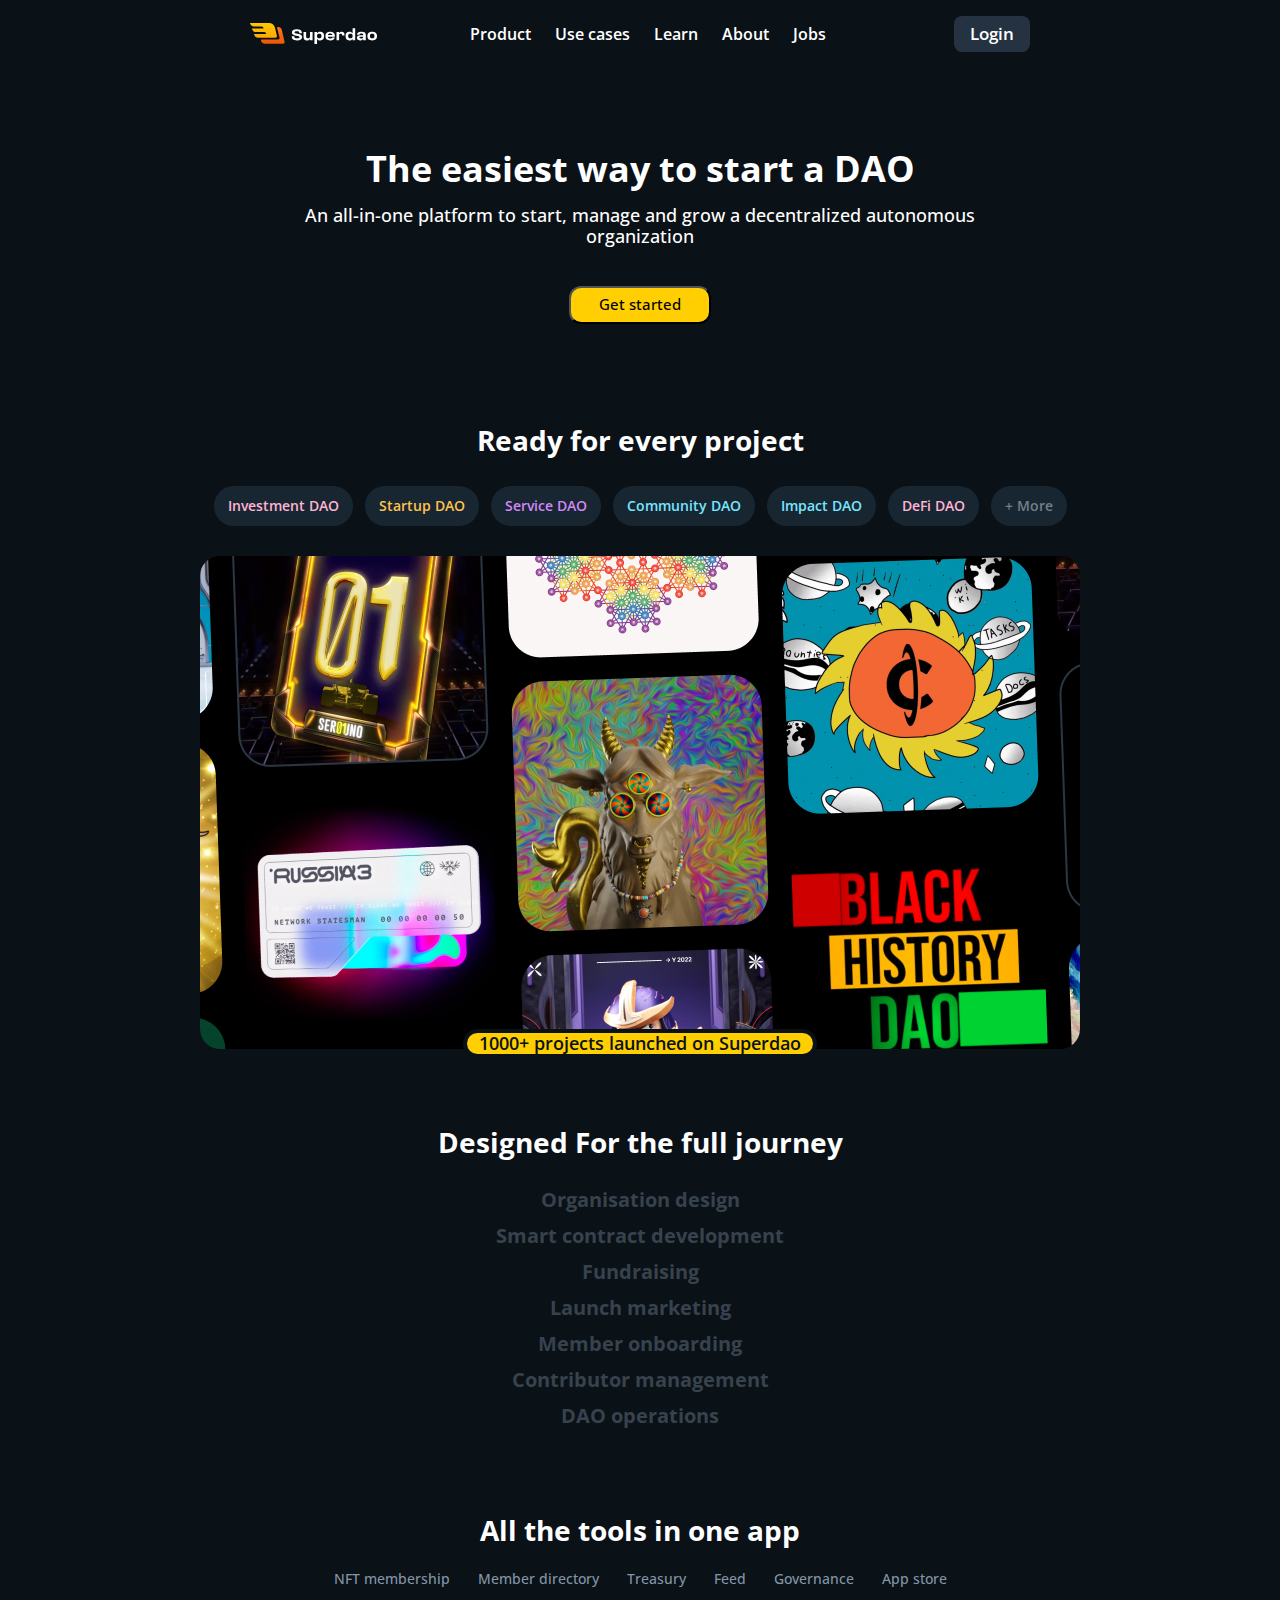
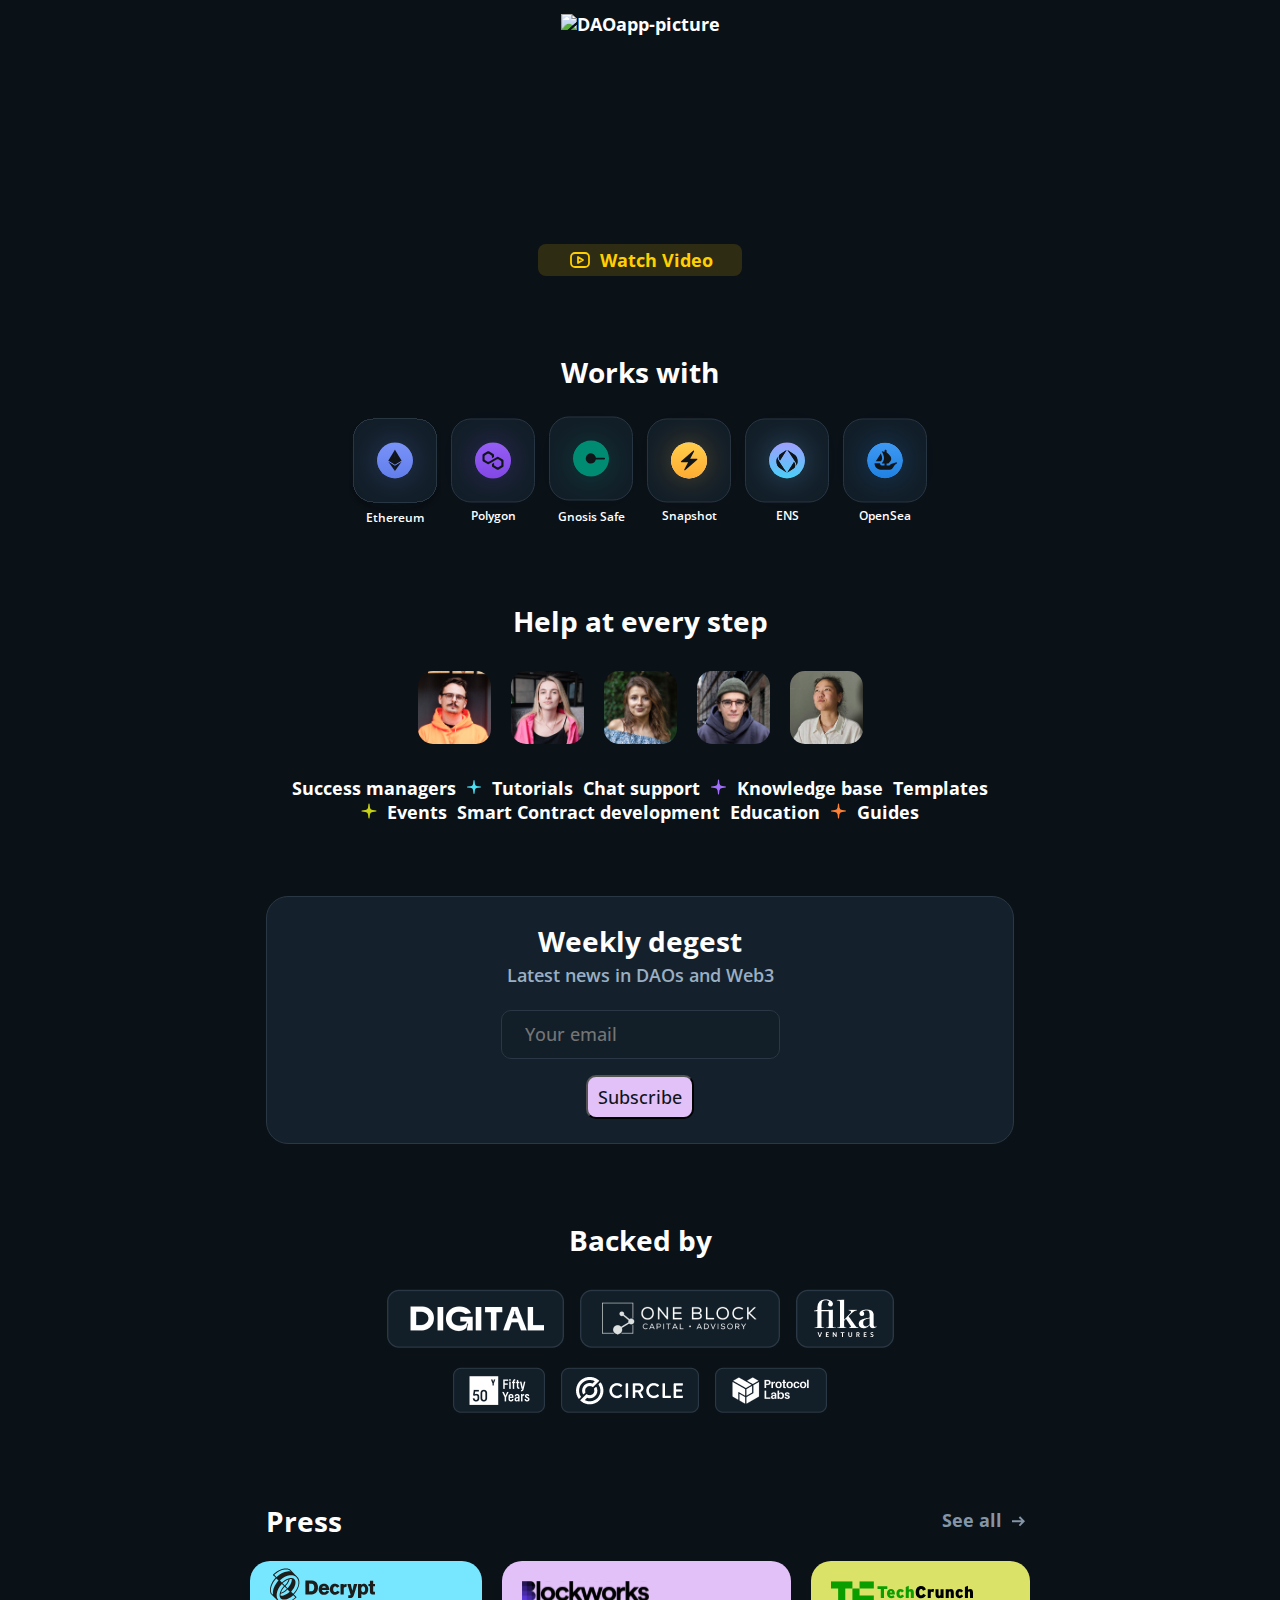
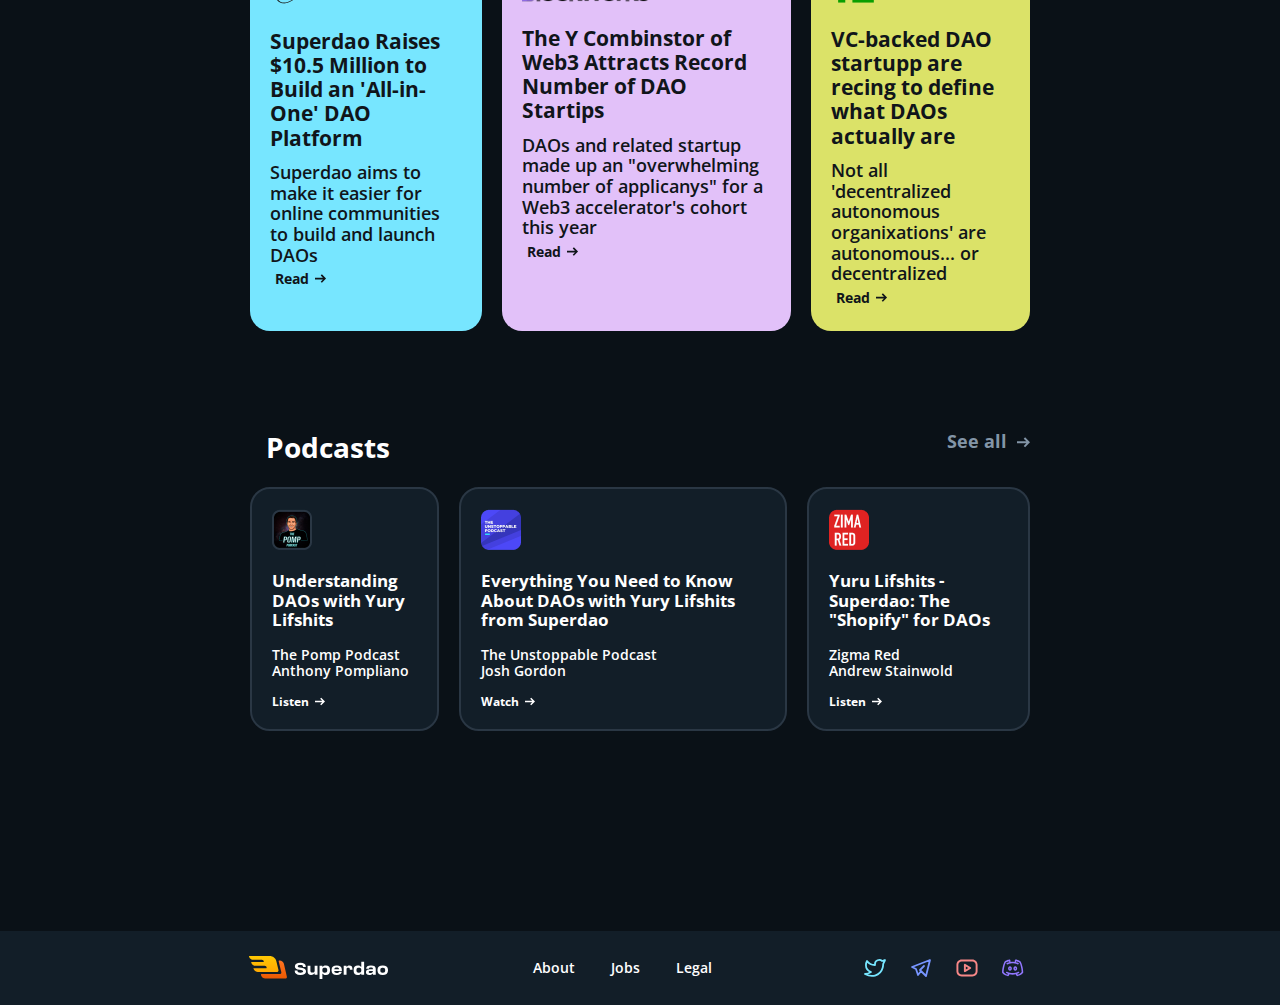
==== index.html @ bc0cda0e "RWD footer done" ====
<!DOCTYPE html>
<html lang="en">

<head>
    <meta charset="UTF-8">
    <meta name="viewport" content="width=device-width, initial-scale=1.0">
    <link rel="shortcut icon" href="#" type="image/x-ico" />
    <link rel="stylesheet" href="css/normalize.css" />
    <link rel="stylesheet" href="css/styles.css" />
    <title>Superdao</title>
</head>

<body>
    <header>
        <div class="wrapper">
            <a href="#" title="Superdao" class="header-logo"><img src="public/images/logo.svg" alt="Logo Superdao"></a>
            <button class="header-btn-bm"><img src="public/images/bgm.svg" alt="burger_menu"></button>
            <nav class="navigation">
                <ul class="navigation__list">
                    <li><a class="navigation__item" href="#">Product</a></li>
                    <li><a class="navigation__item" href="#">Use cases</a></li>
                    <li><a class="navigation__item" href="#">Learn</a></li>
                    <li><a class="navigation__item" href="#">About</a></li>
                    <li><a class="navigation__item" href="#">Jobs</a></li>
                </ul>
                <a class="navigation__btn" href="#">Login</a>
            </nav>
        </div>
    </header>
    <main>
        <section class="welcomepage">
            <div class="wrapper">
                <h1>The easiest way to start a DAO</h1>
                <p class="welcomepage-p">An all-in-one platform to start,
                    manage and grow a decentralized
                    autonomous organization</p>
                <button class="welcomepage-btn">Get started</button>
            </div>
        </section>

        <section class="DAOservice">
            <div class="wrapper">
                <h2 class="DAOservice-h2">Ready <br class="br" />for every project</h2>
                <ul class="DAOservice-ul">
                    <li><span class="pink"><a href="#">Investment DAO</a></span></li>
                    <li><span class="yellow"><a href="#">Startup DAO</a></span></li>
                    <li><span class="purpul"><a href="#">Service DAO</a></span></li>
                    <li><span class="blue"><a href="#">Community DAO</a></span></li>
                    <li><span class="blue"><a href="#">Impact DAO</a></span></li>
                    <li><span class="pink"><a href="#">DeFi DAO</a></span></li>
                    <li><span class="grey"><a href="#">+ More</a></span></li>
                </ul>
                
                <div class="DAOservice-wrap-img"> 
                    <img class="DAOservice-wrap" src="public/images/Artworks.png" alt="Some icons">
                </div>
                <p class="DAOservice-p"><a href="#" class="DAOservice-a">1000+ projects launched on Superdao</a></p>
            </div>
        </section>

        <section class="DAOjourney">
            <div class="wrapper">
                <h2>
                    Designed <br class="br" />For the full journey
                </h2>
                <ul class="DAOjourney-ul">
                    <li><a href="#">Organisation design</a></li>
                    <li><a href="#">Smart contract development</a></li>
                    <li><a href="#">Fundraising</a></li>
                    <li><a href="#">Launch marketing</a></li>
                    <li><a href="#">Member onboarding</a></li>
                    <li><a href="#">Contributor management</a></li>
                    <li><a href="#">DAO operations</a></li>
                </ul>
            </div>
        </section>

        <section class="DAOapp">
            <div class="wrapper">
                <h2>
                    All the tools <br class="br" />in one app
                </h2>
                <ul class="DAOapp-ul">
                    <li><button>NFT membership</button></li>
                    <li><button>Member directory</button></li>
                    <li><button>Treasury</button></li>
                    <li><button>Feed</button></li>
                    <li><button>Governance</button></li>
                    <li><button>App store</button></li>
                </ul>
                <div class="DAOapp-wrap-img">
                    <img class="DAOapp-img" src="public/images/1NFTmembership.svg" alt="DAOapp-picture">
                </div>
                <span class="DAOapp-btn-watch"><a href="#" ><img src="public/images/iconwatch.svg" alt="Superdao app">Watch Video</a></span>
            </div>
        </section>

        <section class="DAOpartners">
            <div class="wrapper">
                <h2>
                    Works with
                </h2>
                <ul class="DAOpartners-ul">
                    <li><a href="#"><img src="public/images/partners/ERM.svg" alt="Ethereum logo">Ethereum</a></li>
                    <li><a href="#"><img src="public/images/partners/Polygon.svg" alt="Polygon logo">Polygon</a></li>
                    <li><a href="#"><img src="public/images/partners/GnosisSafe.svg" alt="Gnosis Safe logo">Gnosis Safe</a></li>
                    <li><a href="#"><img src="public/images/partners/SnapShot.svg" alt="Snapshot logo">Snapshot</a></li>
                    <li><a href="#"><img src="public/images/partners/ENS.svg" alt="ENS logo">ENS</a></li>
                    <li><a href="#"><img src="public/images/partners/OpenSea.svg" alt="OpenSea logo">OpenSea</a></li>
                </ul>
            </div>
        </section>

        <section class="DAOstaff">
            <div class="wrapper">
                <h2>
                    Help at every step
                </h2>
                <div class="contenerstaff">
                    <img class="DAOstaff-img" src="public/images/staff/boy2.jpg" alt="Some boy">
                    <img class="DAOstaff-img" src="public/images/staff/girl2.jpg" alt="Some girl">
                    <img class="DAOstaff-img" src="public/images/staff/girl3.jpg" alt="Some girl">
                    <img class="DAOstaff-img" src="public/images/staff/boy1.jpg" alt="Some boy">
                    <img class="DAOstaff-img" src="public/images/staff/girl1.jpg" alt="Some girl">
                </div>
                <ul class="DAOstaff-ul">
                    <li>Success managers</li>
                    <li><img src="public/images/staff/bluestar.svg" alt="blue star icon"></li>
                    <li>Tutorials</li>
                    <li>Chat support</li>
                    <li><img src="public/images/staff/purpulstar.svg" alt="purpul star icon"></li>
                    <li>Knowledge base</li>
                    <li>Templates</li>
                    <li><img src="public/images/staff/greenstar.svg" alt="green star icon"></li>
                    <li>Events</li>
                    <li>Smart Contract development</li>
                    <li>Education</li>
                    <li><img src="public/images/staff/orangestar.svg"  alt="orange star icon"></li>
                    <li>Guides</li>
                </ul>
            </div>
        </section>

        <section  class="wrapper">
            <div class="DAOform" >
                <form class="DAOform-form" action="#" method="post">
                    <h2 class="DAOform-h2">
                        Weekly degest
                    </h2>
                    <p>Latest news in DAOs<br class="br"/> and Web3</p>
                    <label>
                        <span hidden>Your email</span>
                        <input type="email" name="mail" placeholder=" Your email">
                    </label>
                    <p><button class='DAOform-submit' type="submit">Subscribe</button></p>
                </form>
            </div>
        </section>

        <section class="DAOsponsors">
            <div class="wrapper">
                <h2>
                    Backed by
                </h2>
                <div class="DAOsponsors-wrap">
                    <div class="DAOsponsors-1line">
                        <a href="#" title="Digital"><img src="public/images/backedby/digital.png" alt="Digital logo"></a>
                        <a href="#" title="One Block"><img src="public/images/backedby/oneblock.png" alt="One Block logo"></a>
                        <a href="#" title="Fika ventures"><img src="public/images/backedby/fika.png" alt="Fika ventures logo"></a>
                    </div>
                    <div class="DAOsponsors-2line">
                        <a href="#" title="Fifty Years"><img src="public/images/backedby/fiftyyears.png" alt="Fifty Years logo"></a>
                        <a href="#" title="Circle"><img src="public/images/backedby/circle.png" alt="Circle logo"></a>
                        <!-- <a href="#" title="Pear"><img src="#" alt="Pear logo"></a> -->
                        <a href="#" title="Protocol Labs"><img src="public/images/backedby/labs.png" alt="Protocol Labs logo"></a>
                        <!-- <a href="#" title="Ventireso"><img src="#" alt="Ventireso logo"></a> -->
                        <!-- <a href="#" title="Norwest"><img src="public/images/backedby/norwest.png" alt="Norwest logo"></a> -->
                        <!-- <a href="#" title="ALLIANCE"><img src="#" alt="ALLIANCE logo"></a> -->
                    </div>
                </div>
            </div>
        </section>

        <section class="DAOpaper">
            <div class="wrapper">
                <div class="DAOpaper-media">
                    <h2 >
                        Press
                    </h2>
                    <a href="#" class="DAOpaper-btn-seeall">See all<img class='arrowseeall' src="public/images/paper/arrowseeall.svg" alt="arrow"></a>
                </div>
                <h2 class="DAOpaper-h2">
                    Press
                </h2>
                <div class="DAOpaper-content">
                    <article class="DAOpaper-card1 DAOpaper-card">
                        <img class="DAOpaper-img" src="public/images/paper/Decrypt-logo.svg" alt="Decrypt logo">
                        <h3 class="DAOpaper-h3">Superdao Raises $10.5 Million to Build an 'All-in-One' DAO Platform</h3>
                        <p>Superdao aims to make it easier for online communities to build and launch DAOs</p>
                        <a href="#" class="DAOpaper-btn-read">Read<img class="arrowread" src="public/images/paper/arrowread.svg" alt="arrow"></a>
                    </article>
                    <article class="DAOpaper-card2 DAOpaper-card">
                        <img class="DAOpaper-img" src="public/images/paper/BlockWorks-logo.svg" alt="Blockworks logo">
                        <h3 class="DAOpaper-h3">The Y Combinstor of Web3 Attracts Record Number of DAO Startips</h3>
                        <p>DAOs and related startup made up an "overwhelming number of applicanys" for a Web3
                            accelerator's cohort this year</p>
                        <a href="#" class="DAOpaper-btn-read">Read<img class="arrowread" src="public/images/paper/arrowread.svg" alt="arrow"></a>
                    </article>
                    <article class="DAOpaper-card3 DAOpaper-card">
                        <img class="DAOpaper-img" src="public/images/paper/TechCrunch-logo1.svg" alt="TechCrunch logo">
                        <h3 class="DAOpaper-h3">VC-backed DAO startupp are recing to define what DAOs actually are</h3>
                        <p>Not all 'decentralized autonomous organixations' are autonomous... or decentralized</p>
                        <a href="#" class="DAOpaper-btn-read">Read<img class="arrowread" src="public/images/paper/arrowread.svg" alt="arrow"></a>
                    </article>
                </div>
                <p class="DAOpaper-p"><a href="#" class="DAOpaper-btn-seeall">See all<img class='arrowseeall' src="public/images/paper/arrowseeall.svg" alt="arrow"></a></p>
            </div>
        </section>

        <section class="DAOpodcasts">
            <div class="wrapper">
                <div class="DAOpodcasts-media">
                    <h2>
                        Podcasts
                    </h2>
                    <a href="#" class="DAOpodcast-btn-seeall">See all<img class='arrowseeall' src="public/images/paper/arrowseeall.svg" alt="arrow"></a>
                </div>
                <h2 class="DAOpodcasts-h2">
                    Podcasts
                </h2>
                <div class="DAOpodcasts-content">
                    <article class="DAOpodcasts-card">
                        <img src="public/images/podcast/pomp.png" alt="The Pomp Podcast logo">
                        <h3>
                            Understanding DAOs with Yury Lifshits
                        </h3>
                        <p>The Pomp Podcast<br />Anthony Pompliano</p>
                        <a href="#" class="DAOpodcast-btn-listen">Listen<img class="arrowread" src="public/images/podcast/arrowlisten.svg" alt="arrow"></a>
                    </article>
                    <article class="DAOpodcasts-card">
                        <img src="public/images/podcast/TUP.png" alt="The Unstoppable Podcast logo">
                        <h3>
                            Everything You Need to Know About DAOs with Yury Lifshits from Superdao
                        </h3>
                        <p>The Unstoppable Podcast<br />Josh Gordon</p>
                        <a href="#" class="DAOpodcast-btn-listen">Watch<img class="arrowread" src="public/images/podcast/arrowlisten.svg" alt="arrow"></a>
                    </article>
                    <article class="DAOpodcasts-card">
                        <img src="public/images/podcast/ZIMA.png" alt="Zima Red Podcast logo">
                        <h3>
                            Yuru Lifshits - Superdao: The "Shopify" for DAOs
                        </h3>
                        <p>Zigma Red<br />Andrew Stainwold</p>
                        <a href="#" class="DAOpodcast-btn-listen">Listen<img  class="arrowread" src="public/images/podcast/arrowlisten.svg" alt="arrow"></a>
                    </article>
                </div>
                <p class="DAOpodcast-p"><a href="#" class="DAOpodcast-btn-seeall">See all<img class='arrowseeall' src="public/images/paper/arrowseeall.svg" alt="arrow"></a></p>
            </div>
        </section>

    </main>

    <footer class="footer">
        <div class="wrapper footer-content">
            <a class="DAOlogo" href="#" title="Superdao"><img class="DAOlogo-img" src="public/images/logo.svg" alt="Superdao logo"></a>
            <ul class="footer-ul-1">
                <li><a href="grid.html">About</a></li>
                <li><a href="#">Jobs</a></li>
                <li><a href="#">Legal</a></li>
            </ul>
            <ul class="footer-ul-2">
                <li><a href="#"><img src="public/images/footer/frametw.svg" alt="Twitter"></a></li>
                <li><a href="#"><img src="public/images/footer/frametg.svg" alt="Telegram"></a></li>
                <li><a href="#"><img src="public/images/footer/frameyt.svg" alt="YouTube"></a></li>
                <li><a href="#"><img src="public/images/footer/frameds.svg" alt="Discord"></a></li>
            </ul>
        </div>
    </footer>
</body>

</html>
---- css/styles.css ----
/* fonts */

@font-face {
    font-display: swap;
    font-family: 'Open Sans';
    font-style: normal;
    font-weight: 500;
    src: url('../fonts/open-sans-v36-latin-500.woff2') format('woff2');
}

@font-face {
    font-display: swap;
    font-family: 'Open Sans';
    font-style: normal;
    font-weight: 600;
    src: url('../fonts/open-sans-v36-latin-600.woff2') format('woff2');
}

@font-face {
    font-display: swap;
    font-family: 'Open Sans';
    font-style: normal;
    font-weight: 700;
    src: url('../fonts/open-sans-v36-latin-700.woff2') format('woff2');
}

/* body */
*{
    box-sizing: border-box;
}


.wrapper {
    width: 100%;
    max-width: 80rem;
    /* 65ch - удобоворимое кол-во символов на строке; */
    margin: 0 auto;
    padding: 0 1rem;
}

:root {
    --h-text-color: #FFF;
    --button-color: #FFCF01;
    --button-text-color: black;
    --background-color: #0A1117;
    font-size: 62.5%;
}

body {
    color: var(--h-text-color);
    font-size: 1.8rem;
    background-color: var(--background-color);
    font-family: 'Open Sans', sans-serif;
    font-weight: 700;
    display: flex;
    flex-direction: column;
}

main{
    flex-grow: 1;
}

header {
    background-color: var(--background-color);
    padding: 16px;
    position: sticky;
    z-index: 100;
    top:0;    
}

header img{
    display: block;
}

.header-logo{
    max-height: max-content;
    align-self: center;
}

header .wrapper{
    display: flex;
    justify-content: space-between;
}




article {
    color: var(--h-text-color);
    margin: 16px 16px 16px 16px;
    padding: 20px 20px 20px 20px;
}

h1 {
    text-align: center;
    color: var(--h-text-color);
    font-size: 3.6rem;
    margin: 0px 23px 16px 23px;
}

h2 {
    text-align: center;
    color: var(--h-text-color);
    font-size: 2.8rem;
    margin: 0px 16px 24px 16px;
}


p {
    font-weight: 600;
}

a {
    text-decoration: none;
}

button {
    min-width: 3rem;
    max-width: 30rem;
}

footer {
    background-color: #121E28;
    flex-grow: 0;
}


/* sections */

.header-btn-bm {
    color: #FFA903;
    background-color: var(--background-color);
    border: none;
}
.navigation{
    padding: 0;
    display: none;
    flex-direction: row;
    gap:128px;
}

.navigation__list{
    list-style: none;
    display: flex;
    flex-direction: row;
    padding: 0;
    gap: 24px;
    margin: 0;
    max-height: max-content;
    align-self: center;
}

.navigation__btn{
    max-height: max-content;
    align-self: center;
    color:white;
    background-color: #243241;
    border-radius:8px;
    padding: 8px 16px;
    font-size: 1.7rem;
    font-weight: 600;
}

.navigation__item{
    color: white;
    font-size: 1.6rem;
    font-weight: 600;
}

.welcomepage {
    padding: 0;
    margin-top: 80px;
    margin-bottom: 100px;
}

.welcomepage-p {
    text-align: center;
    font-weight: 500;
    margin: 0px 23px 40px 23px;
}

.welcomepage-btn {
    text-align: center;
    color: var(--button-text-color);
    background-color: var(--button-color);
    display: flex;
    margin-inline: auto;
    font-size: 1.5rem;
    border-radius: 1.2rem;
    padding: 8px 28px;
}

.DAOservice {
    padding: 0;
    margin-bottom: 68px;

}

.DAOservice-wrap {
    display: flex;
    padding: 0px 0px;
    overflow-x: hidden;
    object-fit: cover;
    border-radius: 20px;
    background-color: black;
}

.DAOservice-wrap-img {
    display: flex;
    position: relative;
    justify-content: center;
    height: 493px;
    overflow-x: hidden;
    min-width: 360px;
    z-index: -1;
}

.DAOservice-ul {
    padding: 0;
    align-self: center;
    display: flex;
    flex-flow: row wrap;
    justify-content: center;
    margin: 0px auto 24px auto;
}

.DAOservice-ul li {
    font-weight: 600;
    font-size: 1.4rem;
    list-style: none;
    padding: 12px 14px;
    border-radius: 44.939px;
    background: #182632;
    gap: 4px;
    text-align: center;
    margin: 6px 6px 6px 6px;
}

.DAOservice-p {
    text-align: center;
    margin: -20px auto 0px auto;
}

.DAOservice-a {
    color: #0A1117;
    background-color: var(--button-color);
    border-radius: 10rem;
    border: 0.4rem solid #0A1117;
    padding: 0px 12px 0px 12px;
    display: inline-flex;
}

.DAOservice img {
    background: black;
    margin: 0px auto 0px auto;
}

.DAOservice .wrapper {
    max-width: 900px;
}

.pink a {
    color: #FFB4D3;
}

.yellow a {
    color: #FFC24C;
}

.purpul a {
    color: #D387F7;
}

.blue a {
    color: #77E6FF;
}

.grey a {
    color: #707F8D;
}

.DAOjourney {
    padding: 0;
}

.DAOjourney-ul {
    padding: 0;
    line-height: 36px;
    margin: 0px auto 80px auto;
}

.DAOjourney-ul li {
    list-style: none;
    text-align: center;
    font-size: 2rem;
}

.DAOjourney a {
    color: #37424D;
}

.DAOjourney a:hover {
    color: #23C9DE;
}

.DAOapp {
    padding: 0;
    margin-bottom: 80px;
}

.DAOapp-wrap-img {
    display: flex;
    position: relative;
    justify-content: center;
    min-height: 230px;
    max-height: 1400px;
    overflow-x: hidden;
    min-width: 360px;
    z-index: -1;

}

.DAOapp-img {
    display: flex;
    padding: 0px 0px;
    overflow-x: hidden;
    object-fit: cover;
    margin: 0 auto 28px auto;
}

.DAOapp .wrapper {
    max-width: 1000px;

}


.DAOapp-ul {
    padding: 0;
    display: flex;
    flex-flow: row wrap;
    justify-content: center;
    margin: 0px auto 26px auto;
}

.DAOapp-ul li {
    font-size: 1.4rem;
    font-weight: 600;
    text-align: center;
    list-style: none;
    padding: 0 8px 0 8px;
}

.DAOapp-ul button {
    color: #8395A7;
    background-color: var(--background-color);
    border: none;

}

.DAOapp-ul button:hover {
    color: #FFC803;
}

.DAOapp a {
    background: rgba(255, 207, 1, 0.15);
    border-radius: 0.8rem;
    color: #FFCF01;
    padding: 4px 29px 4px 30px;
    border-radius: 0.8rem;
    gap: 8px;
    align-items: baseline;
    display: flex;
    align-items: center;
}

.DAOapp-btn-watch {
    display: flex;
    flex-direction: row;
    justify-content: center;
    margin: 0px auto 0px auto;
}


.DAOapp-btn-watch a {
    color: #FFCF01;
}

.DAOpartners {
    padding: 0;
    margin-bottom: 80px;
}

.DAOpartners-ul {
    padding: 0;
    display: flex;
    flex-direction: row;
    flex-wrap: wrap;
    justify-content: center;
    margin: 0px 17px 0px 17px;
}

.DAOpartners-ul li {
    text-align: center;
    list-style: none;
    font-size: 1.2rem;
    font-weight: 600;

}

.DAOpartners-ul a {
    color: var(--h-text-color);
}

.DAOpartners img {
    display: block;
}

.DAOstaff {
    padding: 0;
    margin-bottom: 71px;
}

.DAOstaff-ul {
    padding: 0;
    display: inline-flex;
    flex-wrap: wrap;
    justify-content: center;
    align-items: baseline;
    margin: 0px 30px 0px 30px;

}

.DAOstaff-ul li {
    list-style: none;
    text-align: center;
    font-size: 1.8rem;
    font-weight: 700;
    color: var(--h-text-color);
    padding: 2px 5px 2px 5px;
}

.DAOstaff-img {
    display: block;
    margin: 10px 10px 10px 10px;
    border-radius: 15px;
    max-width:73px;
}

.contenerstaff {
    display: flex;
    flex-direction: row;
    flex-wrap: wrap-reverse;
    justify-content: center;
    margin: 0px 30px 22px 30px;
}

.DAOform {
    border-radius: 2.2rem;
    border: 0.1rem solid #2A3744;
    background: #14212D;
    text-align: center;
    margin: 0px 16px 80px 16px;
}

.DAOform-form{
    padding-top:28px;
    padding-bottom:24px;
}

.DAOform-h2 {
    margin: 0px auto 8px auto;
}

.DAOform input {
    margin: 24px auto 16px auto;
    border-radius: 10px;
    border: 1px solid #2A3744;
    background: #121E28;
    width: 279px;
    padding: 13px 18px 13px 18px;
    color:var(--h-text-color)
}

.DAOform p {
    color: #9AAFC3;
    margin: 0px 24px 0px 24px;
}

.DAOform-submit {
    border-radius: 1rem;
    background-color: #E2C1F9;
    color: #10151A;
    padding: 10px;
    margin-bottom: 0px;

}

.DAOsponsors {
    padding: 0;
    /* overflow-x:scroll; */
    margin-bottom: 80px;
}


.DAOsponsors a{
    margin: 8px 8px;
}

.DAOsponsors-wrap {
    overflow-x: hidden;
}

.DAOsponsors-1line{
    display: flex;
    flex-wrap: nowrap;
    justify-content: center;
}

.DAOsponsors-2line{
    display: flex;
    flex-wrap: nowrap;
    justify-content: center;
}

.DAOpaper-media{
    display: none;
}

.DAOpaper {
    padding: 0;
}

.DAOpaper-content{
    margin-bottom: 40px;
}

.DAOpaper-card1 {
    border-radius: 2rem;
    background: #77E6FF;
    text-align:start;
    color: #10151A;
    margin: 0px 16px 16px 16px;
}

.DAOpaper-card2 {
    border-radius: 2rem;
    background: #E2C1F9;
    text-align: start;
    color: #10151A;
    margin: 0px 16px 16px 16px;
}

.DAOpaper-card3 {
    border-radius: 2rem;
    background: #DBE268;
    text-align: start;
    color: #10151A;
    margin: 0px 16px 0px 16px;
}

.DAOpaper-h3 {
    margin-left:0;
}


.DAOpaper-btn-read {
    font-size: 1.4rem;
    color: #10151A;
    display: flex;
    align-items: baseline;
    flex-direction: row;
    padding: 5px 5px 5px 5px;
}

.DAOpaper-p {
    text-align: center;
    margin-bottom: 80px;
}

.DAOpaper-btn-seeall {
    font-size: 1.8rem;
    color: #8395A7;
    display: inline;
    align-items: baseline;
    justify-content: center;
    padding: 5px 5px 5px 5px;
}

.DAOpaper-img {
    margin: 0;
}

.arrowread {
    margin: 3px 0px 3px 6px;
}

.arrowseeall {
    margin: 0px 0px 0px 10px;
}

.DAOpodcasts {
    padding: 0;
}

.DAOpodcasts-media{
    display: none;
}

.DAOpodcasts-content{
    margin-bottom: 40px;
    padding: 0;
}

.DAOpodcasts-card {
    border-radius: 2rem;
    border: 0.2rem solid #2A3744;
    background-color: #121E28;
    text-align: start;
    margin: 0px 16px 16px 16px;
}

.DAOpodcasts-card h3 {
    font-size: 1.7rem;
}

.DAOpodcasts-card p {
    font-size: 1.4rem;
}

.DAOpodcast-btn-listen {
    font-size: 1.2rem;
    color: var(--h-text-color);
    display: flex;
    align-items: baseline;
    flex-direction: row;
}

.DAOpodcast-p {
    text-align: center;
    margin-bottom: 80px;
}

.DAOpodcast-btn-seeall {
    font-size: 1.8rem;
    color: #8395A7;
    display: inline;
    align-items: baseline;
    justify-content: center;
}

.footer {
    padding: 20px;
    padding-top:0;
}

.footer img{
    display: block;
    padding: 5px;
}

.DAOlogo {
    display: flex;
    justify-content: center;
}

.DAOlogo-img {
    margin: 32px auto 32px auto;
}

.footer-ul-1 {
    list-style: none;
    text-align: center;
    padding: 0;
    font-size: 1.4rem;
    font-weight: 600;
    display: flex;
    flex-direction: row;
    justify-content: center;
    margin: 0;
    gap:20px;
    margin-bottom: 32px;
}


.footer-ul-1 a {
    color: var(--h-text-color);
}

.footer-ul-2 {
    list-style: none;
    text-align: center;
    padding: 0;
    font-size: 1.4rem;
    font-weight: 600;
    display: flex;
    flex-direction: row;
    justify-content: center;
    margin: 0;
    gap:20px;
}

@media (min-width: 768px){
    .header-btn-bm{
        display:none;
    }

    .navigation {
        display: flex;
    }

    .br{
        display: none;
    }

    .DAOpaper-content{
        display: flex;
        flex-direction: row;
        gap: 2rem;
    }
    .DAOpaper-card{
        max-width:361px ;
        margin: 0;
        flex-grow: 1;
    }
    .DAOpaper-card h3{
        margin: 20px 0 0 0;

    }
    .DAOpaper-card1 h3{
        margin-top: 14px;
    }
    .DAOpaper-card1{
        padding-top:0;
    }
    .DAOpaper-card p{
        margin: 12px 0 0 0 ;

    }
    .DAOpodcasts-content{
        display: flex;
        flex-direction: row;
        gap: 2rem;
    }
    .DAOpodcasts-card{
        max-width:361px ;
        margin: 0;
        flex-grow: 1;
    }
    .DAOpaper-h2,
    .DAOpaper-p{
        display: none;
    }
    .DAOpodcasts-h2,
    .DAOpodcast-p{
        display: none;
    }
    .DAOpaper-media{
        display: flex;
        justify-content: space-between;
    }
    .DAOpaper{
        margin-bottom:100px;
    }
    .DAOpodcasts-media{
        display: flex;
        justify-content: space-between;
    }
    .DAOpodcasts{
        margin-bottom:200px;
    }
    .DAOlogo-img{
        margin: 0;
    }
    .footer-ul-1{
        margin: 0;
        gap: 36px;
        align-self: center;
    }
    .footer-ul-2{
        margin: 0;
        gap: 12px;
    }
    .footer-content{
        display: flex;
        justify-content: space-between;
    }
    .footer{
        padding:20px;
    }
}
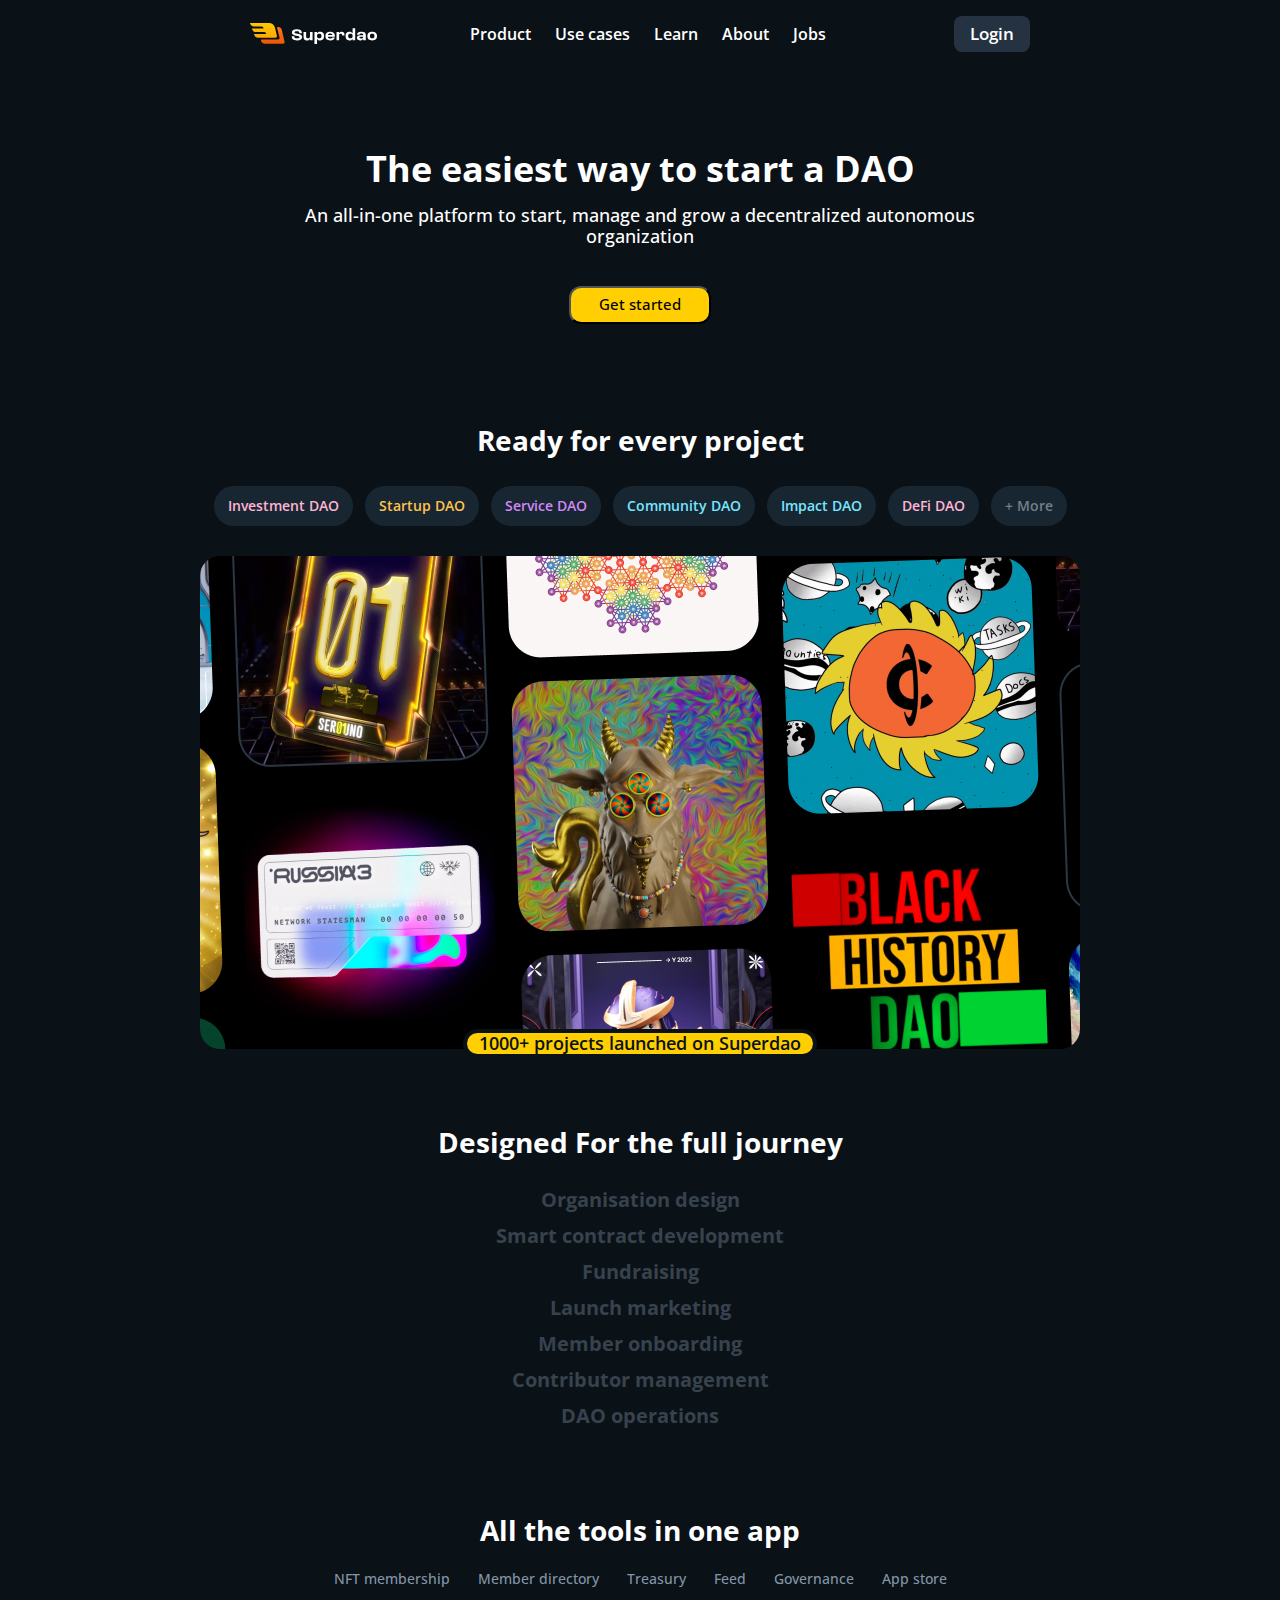
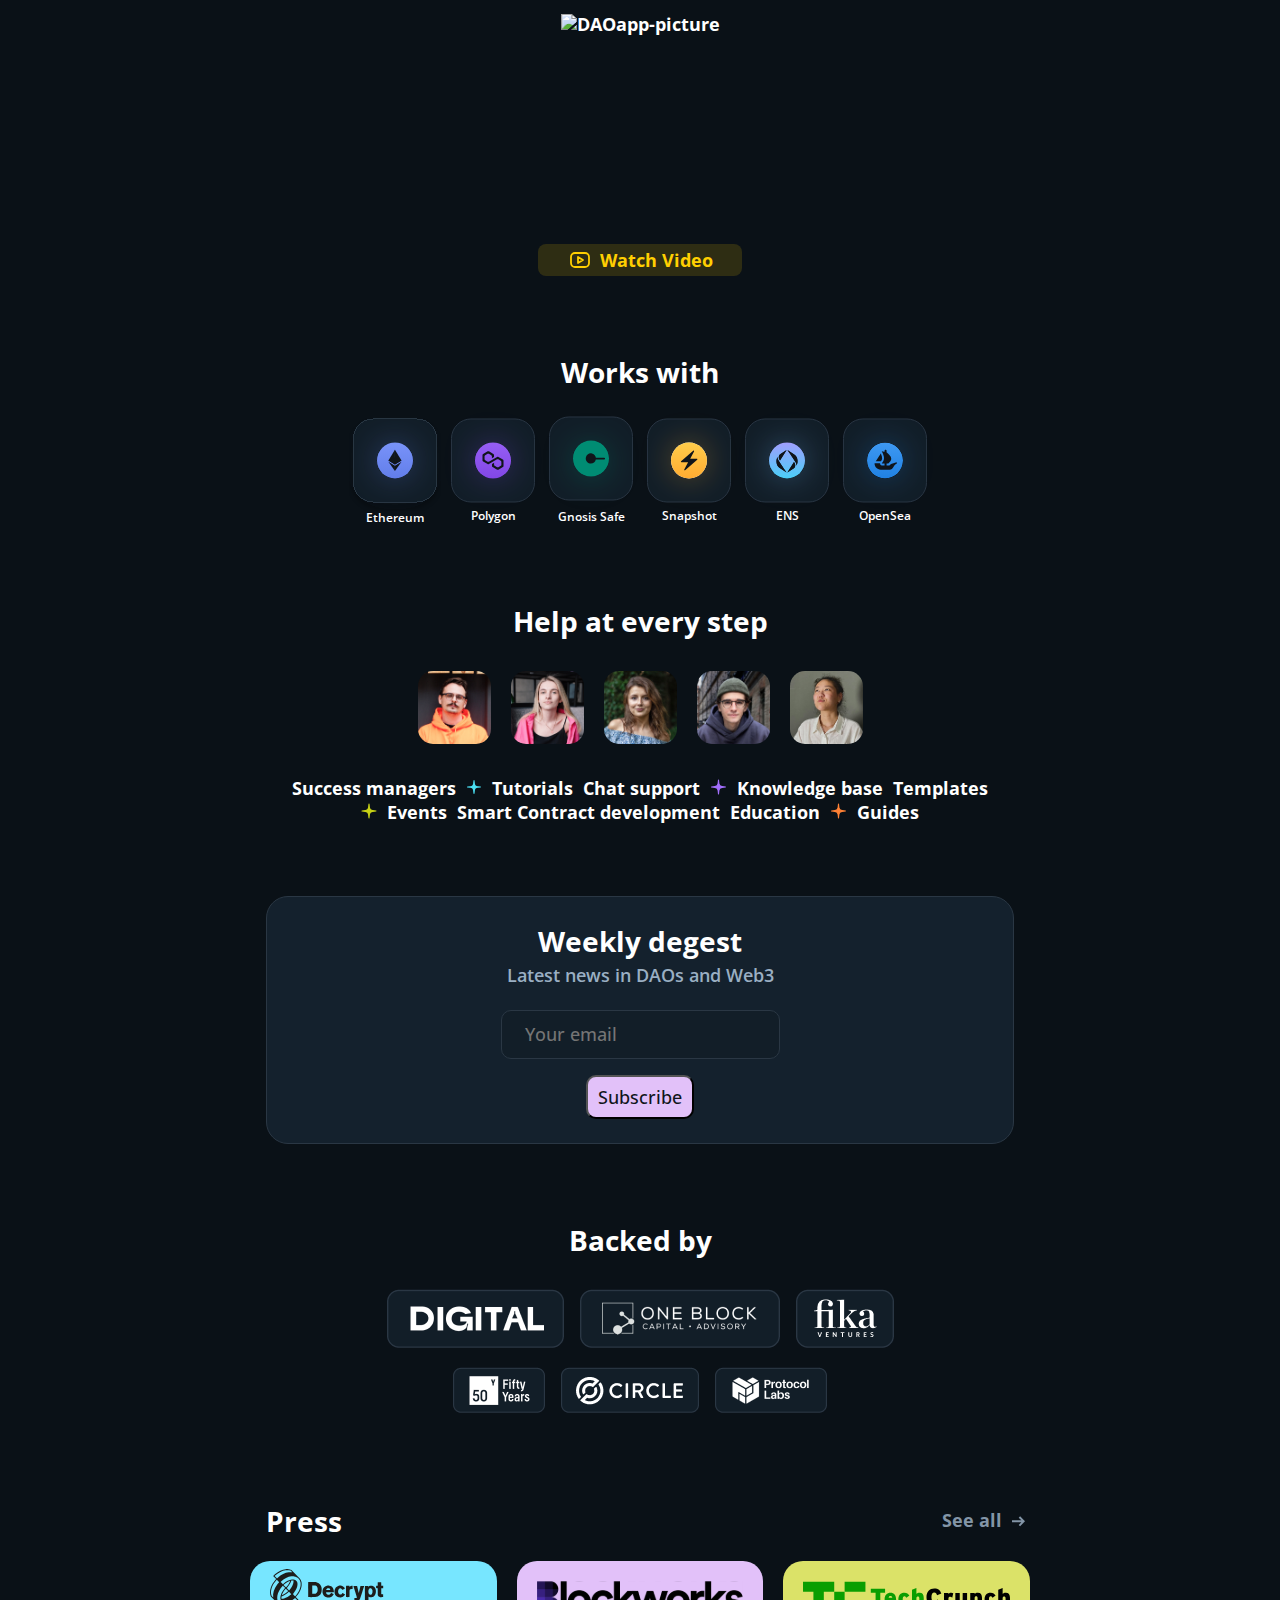
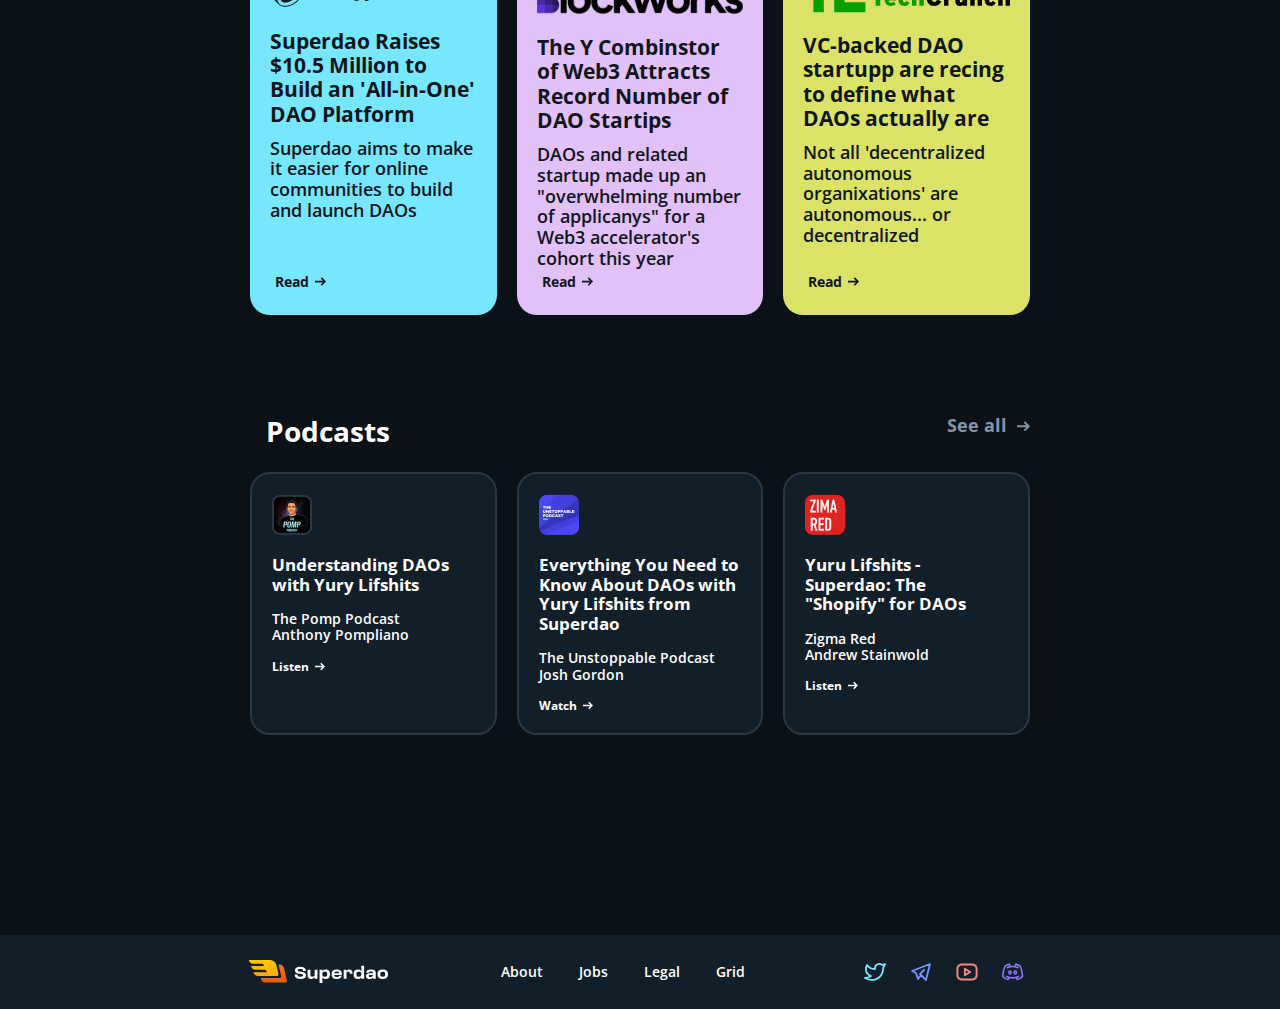
==== commit ffdad77b: "laba grid done" ====
--- a/index.html
+++ b/index.html
@@ -50,8 +50,8 @@
                     <li><span class="pink"><a href="#">DeFi DAO</a></span></li>
                     <li><span class="grey"><a href="#">+ More</a></span></li>
                 </ul>
-                
-                <div class="DAOservice-wrap-img"> 
+
+                <div class="DAOservice-wrap-img">
                     <img class="DAOservice-wrap" src="public/images/Artworks.png" alt="Some icons">
                 </div>
                 <p class="DAOservice-p"><a href="#" class="DAOservice-a">1000+ projects launched on Superdao</a></p>
@@ -91,7 +91,8 @@
                 <div class="DAOapp-wrap-img">
                     <img class="DAOapp-img" src="public/images/1NFTmembership.svg" alt="DAOapp-picture">
                 </div>
-                <span class="DAOapp-btn-watch"><a href="#" ><img src="public/images/iconwatch.svg" alt="Superdao app">Watch Video</a></span>
+                <span class="DAOapp-btn-watch"><a href="#"><img src="public/images/iconwatch.svg"
+                            alt="Superdao app">Watch Video</a></span>
             </div>
         </section>
 
@@ -103,7 +104,8 @@
                 <ul class="DAOpartners-ul">
                     <li><a href="#"><img src="public/images/partners/ERM.svg" alt="Ethereum logo">Ethereum</a></li>
                     <li><a href="#"><img src="public/images/partners/Polygon.svg" alt="Polygon logo">Polygon</a></li>
-                    <li><a href="#"><img src="public/images/partners/GnosisSafe.svg" alt="Gnosis Safe logo">Gnosis Safe</a></li>
+                    <li><a href="#"><img src="public/images/partners/GnosisSafe.svg" alt="Gnosis Safe logo">Gnosis
+                            Safe</a></li>
                     <li><a href="#"><img src="public/images/partners/SnapShot.svg" alt="Snapshot logo">Snapshot</a></li>
                     <li><a href="#"><img src="public/images/partners/ENS.svg" alt="ENS logo">ENS</a></li>
                     <li><a href="#"><img src="public/images/partners/OpenSea.svg" alt="OpenSea logo">OpenSea</a></li>
@@ -135,19 +137,19 @@
                     <li>Events</li>
                     <li>Smart Contract development</li>
                     <li>Education</li>
-                    <li><img src="public/images/staff/orangestar.svg"  alt="orange star icon"></li>
+                    <li><img src="public/images/staff/orangestar.svg" alt="orange star icon"></li>
                     <li>Guides</li>
                 </ul>
             </div>
         </section>
 
-        <section  class="wrapper">
-            <div class="DAOform" >
+        <section class="wrapper">
+            <div class="DAOform">
                 <form class="DAOform-form" action="#" method="post">
                     <h2 class="DAOform-h2">
                         Weekly degest
                     </h2>
-                    <p>Latest news in DAOs<br class="br"/> and Web3</p>
+                    <p>Latest news in DAOs<br class="br" /> and Web3</p>
                     <label>
                         <span hidden>Your email</span>
                         <input type="email" name="mail" placeholder=" Your email">
@@ -164,15 +166,20 @@
                 </h2>
                 <div class="DAOsponsors-wrap">
                     <div class="DAOsponsors-1line">
-                        <a href="#" title="Digital"><img src="public/images/backedby/digital.png" alt="Digital logo"></a>
-                        <a href="#" title="One Block"><img src="public/images/backedby/oneblock.png" alt="One Block logo"></a>
-                        <a href="#" title="Fika ventures"><img src="public/images/backedby/fika.png" alt="Fika ventures logo"></a>
+                        <a href="#" title="Digital"><img src="public/images/backedby/digital.png"
+                                alt="Digital logo"></a>
+                        <a href="#" title="One Block"><img src="public/images/backedby/oneblock.png"
+                                alt="One Block logo"></a>
+                        <a href="#" title="Fika ventures"><img src="public/images/backedby/fika.png"
+                                alt="Fika ventures logo"></a>
                     </div>
                     <div class="DAOsponsors-2line">
-                        <a href="#" title="Fifty Years"><img src="public/images/backedby/fiftyyears.png" alt="Fifty Years logo"></a>
+                        <a href="#" title="Fifty Years"><img src="public/images/backedby/fiftyyears.png"
+                                alt="Fifty Years logo"></a>
                         <a href="#" title="Circle"><img src="public/images/backedby/circle.png" alt="Circle logo"></a>
                         <!-- <a href="#" title="Pear"><img src="#" alt="Pear logo"></a> -->
-                        <a href="#" title="Protocol Labs"><img src="public/images/backedby/labs.png" alt="Protocol Labs logo"></a>
+                        <a href="#" title="Protocol Labs"><img src="public/images/backedby/labs.png"
+                                alt="Protocol Labs logo"></a>
                         <!-- <a href="#" title="Ventireso"><img src="#" alt="Ventireso logo"></a> -->
                         <!-- <a href="#" title="Norwest"><img src="public/images/backedby/norwest.png" alt="Norwest logo"></a> -->
                         <!-- <a href="#" title="ALLIANCE"><img src="#" alt="ALLIANCE logo"></a> -->
@@ -184,10 +191,11 @@
         <section class="DAOpaper">
             <div class="wrapper">
                 <div class="DAOpaper-media">
-                    <h2 >
+                    <h2>
                         Press
                     </h2>
-                    <a href="#" class="DAOpaper-btn-seeall">See all<img class='arrowseeall' src="public/images/paper/arrowseeall.svg" alt="arrow"></a>
+                    <a href="#" class="DAOpaper-btn-seeall">See all<img class='arrowseeall'
+                            src="public/images/paper/arrowseeall.svg" alt="arrow"></a>
                 </div>
                 <h2 class="DAOpaper-h2">
                     Press
@@ -197,23 +205,27 @@
                         <img class="DAOpaper-img" src="public/images/paper/Decrypt-logo.svg" alt="Decrypt logo">
                         <h3 class="DAOpaper-h3">Superdao Raises $10.5 Million to Build an 'All-in-One' DAO Platform</h3>
                         <p>Superdao aims to make it easier for online communities to build and launch DAOs</p>
-                        <a href="#" class="DAOpaper-btn-read">Read<img class="arrowread" src="public/images/paper/arrowread.svg" alt="arrow"></a>
+                        <a href="#" class="DAOpaper-btn-read">Read<img class="arrowread"
+                                src="public/images/paper/arrowread.svg" alt="arrow"></a>
                     </article>
                     <article class="DAOpaper-card2 DAOpaper-card">
                         <img class="DAOpaper-img" src="public/images/paper/BlockWorks-logo.svg" alt="Blockworks logo">
                         <h3 class="DAOpaper-h3">The Y Combinstor of Web3 Attracts Record Number of DAO Startips</h3>
                         <p>DAOs and related startup made up an "overwhelming number of applicanys" for a Web3
                             accelerator's cohort this year</p>
-                        <a href="#" class="DAOpaper-btn-read">Read<img class="arrowread" src="public/images/paper/arrowread.svg" alt="arrow"></a>
+                        <a href="#" class="DAOpaper-btn-read">Read<img class="arrowread"
+                                src="public/images/paper/arrowread.svg" alt="arrow"></a>
                     </article>
                     <article class="DAOpaper-card3 DAOpaper-card">
                         <img class="DAOpaper-img" src="public/images/paper/TechCrunch-logo1.svg" alt="TechCrunch logo">
                         <h3 class="DAOpaper-h3">VC-backed DAO startupp are recing to define what DAOs actually are</h3>
                         <p>Not all 'decentralized autonomous organixations' are autonomous... or decentralized</p>
-                        <a href="#" class="DAOpaper-btn-read">Read<img class="arrowread" src="public/images/paper/arrowread.svg" alt="arrow"></a>
-                    </article>
-                </div>
-                <p class="DAOpaper-p"><a href="#" class="DAOpaper-btn-seeall">See all<img class='arrowseeall' src="public/images/paper/arrowseeall.svg" alt="arrow"></a></p>
+                        <a href="#" class="DAOpaper-btn-read">Read<img class="arrowread"
+                                src="public/images/paper/arrowread.svg" alt="arrow"></a>
+                    </article>
+                </div>
+                <p class="DAOpaper-p"><a href="#" class="DAOpaper-btn-seeall">See all<img class='arrowseeall'
+                            src="public/images/paper/arrowseeall.svg" alt="arrow"></a></p>
             </div>
         </section>
 
@@ -223,7 +235,8 @@
                     <h2>
                         Podcasts
                     </h2>
-                    <a href="#" class="DAOpodcast-btn-seeall">See all<img class='arrowseeall' src="public/images/paper/arrowseeall.svg" alt="arrow"></a>
+                    <a href="#" class="DAOpodcast-btn-seeall">See all<img class='arrowseeall'
+                            src="public/images/paper/arrowseeall.svg" alt="arrow"></a>
                 </div>
                 <h2 class="DAOpodcasts-h2">
                     Podcasts
@@ -235,7 +248,8 @@
                             Understanding DAOs with Yury Lifshits
                         </h3>
                         <p>The Pomp Podcast<br />Anthony Pompliano</p>
-                        <a href="#" class="DAOpodcast-btn-listen">Listen<img class="arrowread" src="public/images/podcast/arrowlisten.svg" alt="arrow"></a>
+                        <a href="#" class="DAOpodcast-btn-listen">Listen<img class="arrowread"
+                                src="public/images/podcast/arrowlisten.svg" alt="arrow"></a>
                     </article>
                     <article class="DAOpodcasts-card">
                         <img src="public/images/podcast/TUP.png" alt="The Unstoppable Podcast logo">
@@ -243,7 +257,8 @@
                             Everything You Need to Know About DAOs with Yury Lifshits from Superdao
                         </h3>
                         <p>The Unstoppable Podcast<br />Josh Gordon</p>
-                        <a href="#" class="DAOpodcast-btn-listen">Watch<img class="arrowread" src="public/images/podcast/arrowlisten.svg" alt="arrow"></a>
+                        <a href="#" class="DAOpodcast-btn-listen">Watch<img class="arrowread"
+                                src="public/images/podcast/arrowlisten.svg" alt="arrow"></a>
                     </article>
                     <article class="DAOpodcasts-card">
                         <img src="public/images/podcast/ZIMA.png" alt="Zima Red Podcast logo">
@@ -251,10 +266,12 @@
                             Yuru Lifshits - Superdao: The "Shopify" for DAOs
                         </h3>
                         <p>Zigma Red<br />Andrew Stainwold</p>
-                        <a href="#" class="DAOpodcast-btn-listen">Listen<img  class="arrowread" src="public/images/podcast/arrowlisten.svg" alt="arrow"></a>
-                    </article>
-                </div>
-                <p class="DAOpodcast-p"><a href="#" class="DAOpodcast-btn-seeall">See all<img class='arrowseeall' src="public/images/paper/arrowseeall.svg" alt="arrow"></a></p>
+                        <a href="#" class="DAOpodcast-btn-listen">Listen<img class="arrowread"
+                                src="public/images/podcast/arrowlisten.svg" alt="arrow"></a>
+                    </article>
+                </div>
+                <p class="DAOpodcast-p"><a href="#" class="DAOpodcast-btn-seeall">See all<img class='arrowseeall'
+                            src="public/images/paper/arrowseeall.svg" alt="arrow"></a></p>
             </div>
         </section>
 
@@ -262,11 +279,13 @@
 
     <footer class="footer">
         <div class="wrapper footer-content">
-            <a class="DAOlogo" href="#" title="Superdao"><img class="DAOlogo-img" src="public/images/logo.svg" alt="Superdao logo"></a>
+            <a class="DAOlogo" href="#" title="Superdao"><img class="DAOlogo-img" src="public/images/logo.svg"
+                    alt="Superdao logo"></a>
             <ul class="footer-ul-1">
-                <li><a href="grid.html">About</a></li>
+                <li><a href="#">About</a></li>
                 <li><a href="#">Jobs</a></li>
                 <li><a href="#">Legal</a></li>
+                <li><a href="grid.html">Grid</a></li>
             </ul>
             <ul class="footer-ul-2">
                 <li><a href="#"><img src="public/images/footer/frametw.svg" alt="Twitter"></a></li>
@@ -278,4 +297,4 @@
     </footer>
 </body>
 
-</html>
+</html>--- a/css/styles.css
+++ b/css/styles.css
@@ -25,7 +25,7 @@
 }
 
 /* body */
-*{
+* {
     box-sizing: border-box;
 }
 
@@ -56,7 +56,7 @@
     flex-direction: column;
 }
 
-main{
+main {
     flex-grow: 1;
 }
 
@@ -65,19 +65,19 @@
     padding: 16px;
     position: sticky;
     z-index: 100;
-    top:0;    
-}
-
-header img{
+    top: 0;
+}
+
+header img {
     display: block;
 }
 
-.header-logo{
+.header-logo {
     max-height: max-content;
     align-self: center;
 }
 
-header .wrapper{
+header .wrapper {
     display: flex;
     justify-content: space-between;
 }
@@ -132,14 +132,15 @@
     background-color: var(--background-color);
     border: none;
 }
-.navigation{
+
+.navigation {
     padding: 0;
     display: none;
     flex-direction: row;
-    gap:128px;
-}
-
-.navigation__list{
+    gap: 128px;
+}
+
+.navigation__list {
     list-style: none;
     display: flex;
     flex-direction: row;
@@ -150,18 +151,18 @@
     align-self: center;
 }
 
-.navigation__btn{
+.navigation__btn {
     max-height: max-content;
     align-self: center;
-    color:white;
+    color: white;
     background-color: #243241;
-    border-radius:8px;
+    border-radius: 8px;
     padding: 8px 16px;
     font-size: 1.7rem;
     font-weight: 600;
 }
 
-.navigation__item{
+.navigation__item {
     color: white;
     font-size: 1.6rem;
     font-weight: 600;
@@ -443,7 +444,7 @@
     display: block;
     margin: 10px 10px 10px 10px;
     border-radius: 15px;
-    max-width:73px;
+    max-width: 73px;
 }
 
 .contenerstaff {
@@ -462,9 +463,9 @@
     margin: 0px 16px 80px 16px;
 }
 
-.DAOform-form{
-    padding-top:28px;
-    padding-bottom:24px;
+.DAOform-form {
+    padding-top: 28px;
+    padding-bottom: 24px;
 }
 
 .DAOform-h2 {
@@ -478,7 +479,7 @@
     background: #121E28;
     width: 279px;
     padding: 13px 18px 13px 18px;
-    color:var(--h-text-color)
+    color: var(--h-text-color)
 }
 
 .DAOform p {
@@ -502,7 +503,7 @@
 }
 
 
-.DAOsponsors a{
+.DAOsponsors a {
     margin: 8px 8px;
 }
 
@@ -510,19 +511,19 @@
     overflow-x: hidden;
 }
 
-.DAOsponsors-1line{
+.DAOsponsors-1line {
     display: flex;
     flex-wrap: nowrap;
     justify-content: center;
 }
 
-.DAOsponsors-2line{
+.DAOsponsors-2line {
     display: flex;
     flex-wrap: nowrap;
     justify-content: center;
 }
 
-.DAOpaper-media{
+.DAOpaper-media {
     display: none;
 }
 
@@ -530,14 +531,14 @@
     padding: 0;
 }
 
-.DAOpaper-content{
+.DAOpaper-content {
     margin-bottom: 40px;
 }
 
 .DAOpaper-card1 {
     border-radius: 2rem;
     background: #77E6FF;
-    text-align:start;
+    text-align: start;
     color: #10151A;
     margin: 0px 16px 16px 16px;
 }
@@ -559,7 +560,7 @@
 }
 
 .DAOpaper-h3 {
-    margin-left:0;
+    margin-left: 0;
 }
 
 
@@ -602,11 +603,11 @@
     padding: 0;
 }
 
-.DAOpodcasts-media{
+.DAOpodcasts-media {
     display: none;
 }
 
-.DAOpodcasts-content{
+.DAOpodcasts-content {
     margin-bottom: 40px;
     padding: 0;
 }
@@ -650,10 +651,10 @@
 
 .footer {
     padding: 20px;
-    padding-top:0;
-}
-
-.footer img{
+    padding-top: 0;
+}
+
+.footer img {
     display: block;
     padding: 5px;
 }
@@ -677,7 +678,7 @@
     flex-direction: row;
     justify-content: center;
     margin: 0;
-    gap:20px;
+    gap: 20px;
     margin-bottom: 32px;
 }
 
@@ -696,96 +697,118 @@
     flex-direction: row;
     justify-content: center;
     margin: 0;
-    gap:20px;
-}
-
-@media (min-width: 768px){
-    .header-btn-bm{
-        display:none;
+    gap: 20px;
+}
+
+@media (min-width: 768px) {
+    .header-btn-bm {
+        display: none;
     }
 
     .navigation {
         display: flex;
     }
 
-    .br{
+    .br {
         display: none;
     }
 
-    .DAOpaper-content{
+    .DAOpaper-content {
         display: flex;
         flex-direction: row;
         gap: 2rem;
     }
-    .DAOpaper-card{
-        max-width:361px ;
+
+    .DAOpaper-card {
+        width: 361px;
         margin: 0;
+        display: flex;
+        flex-direction: column;
+    }
+
+    .DAOpaper p {
         flex-grow: 1;
     }
-    .DAOpaper-card h3{
+
+    .DAOpaper-card h3 {
         margin: 20px 0 0 0;
 
     }
-    .DAOpaper-card1 h3{
+
+    .DAOpaper-card1 h3 {
         margin-top: 14px;
     }
-    .DAOpaper-card1{
-        padding-top:0;
-    }
-    .DAOpaper-card p{
-        margin: 12px 0 0 0 ;
-
-    }
-    .DAOpodcasts-content{
+
+    .DAOpaper-card1 {
+        padding-top: 0;
+    }
+
+    .DAOpaper-card p {
+        margin: 12px 0 0 0;
+
+    }
+
+    .DAOpodcasts-content {
         display: flex;
         flex-direction: row;
         gap: 2rem;
     }
-    .DAOpodcasts-card{
-        max-width:361px ;
+
+    .DAOpodcasts-card {
+        width: 361px;
         margin: 0;
-        flex-grow: 1;
-    }
+
+    }
+
     .DAOpaper-h2,
-    .DAOpaper-p{
+    .DAOpaper-p {
         display: none;
     }
+
     .DAOpodcasts-h2,
-    .DAOpodcast-p{
+    .DAOpodcast-p {
         display: none;
     }
-    .DAOpaper-media{
+
+    .DAOpaper-media {
         display: flex;
         justify-content: space-between;
     }
-    .DAOpaper{
-        margin-bottom:100px;
-    }
-    .DAOpodcasts-media{
+
+    .DAOpaper {
+        margin-bottom: 100px;
+    }
+
+    .DAOpodcasts-media {
         display: flex;
         justify-content: space-between;
     }
-    .DAOpodcasts{
-        margin-bottom:200px;
-    }
-    .DAOlogo-img{
+
+    .DAOpodcasts {
+        margin-bottom: 200px;
+    }
+
+    .DAOlogo-img {
         margin: 0;
     }
-    .footer-ul-1{
+
+    .footer-ul-1 {
         margin: 0;
         gap: 36px;
         align-self: center;
     }
-    .footer-ul-2{
+
+    .footer-ul-2 {
         margin: 0;
         gap: 12px;
     }
-    .footer-content{
+
+    .footer-content {
         display: flex;
         justify-content: space-between;
     }
-    .footer{
-        padding:20px;
-    }
-}
-
+
+    .footer {
+        padding: 20px;
+    }
+}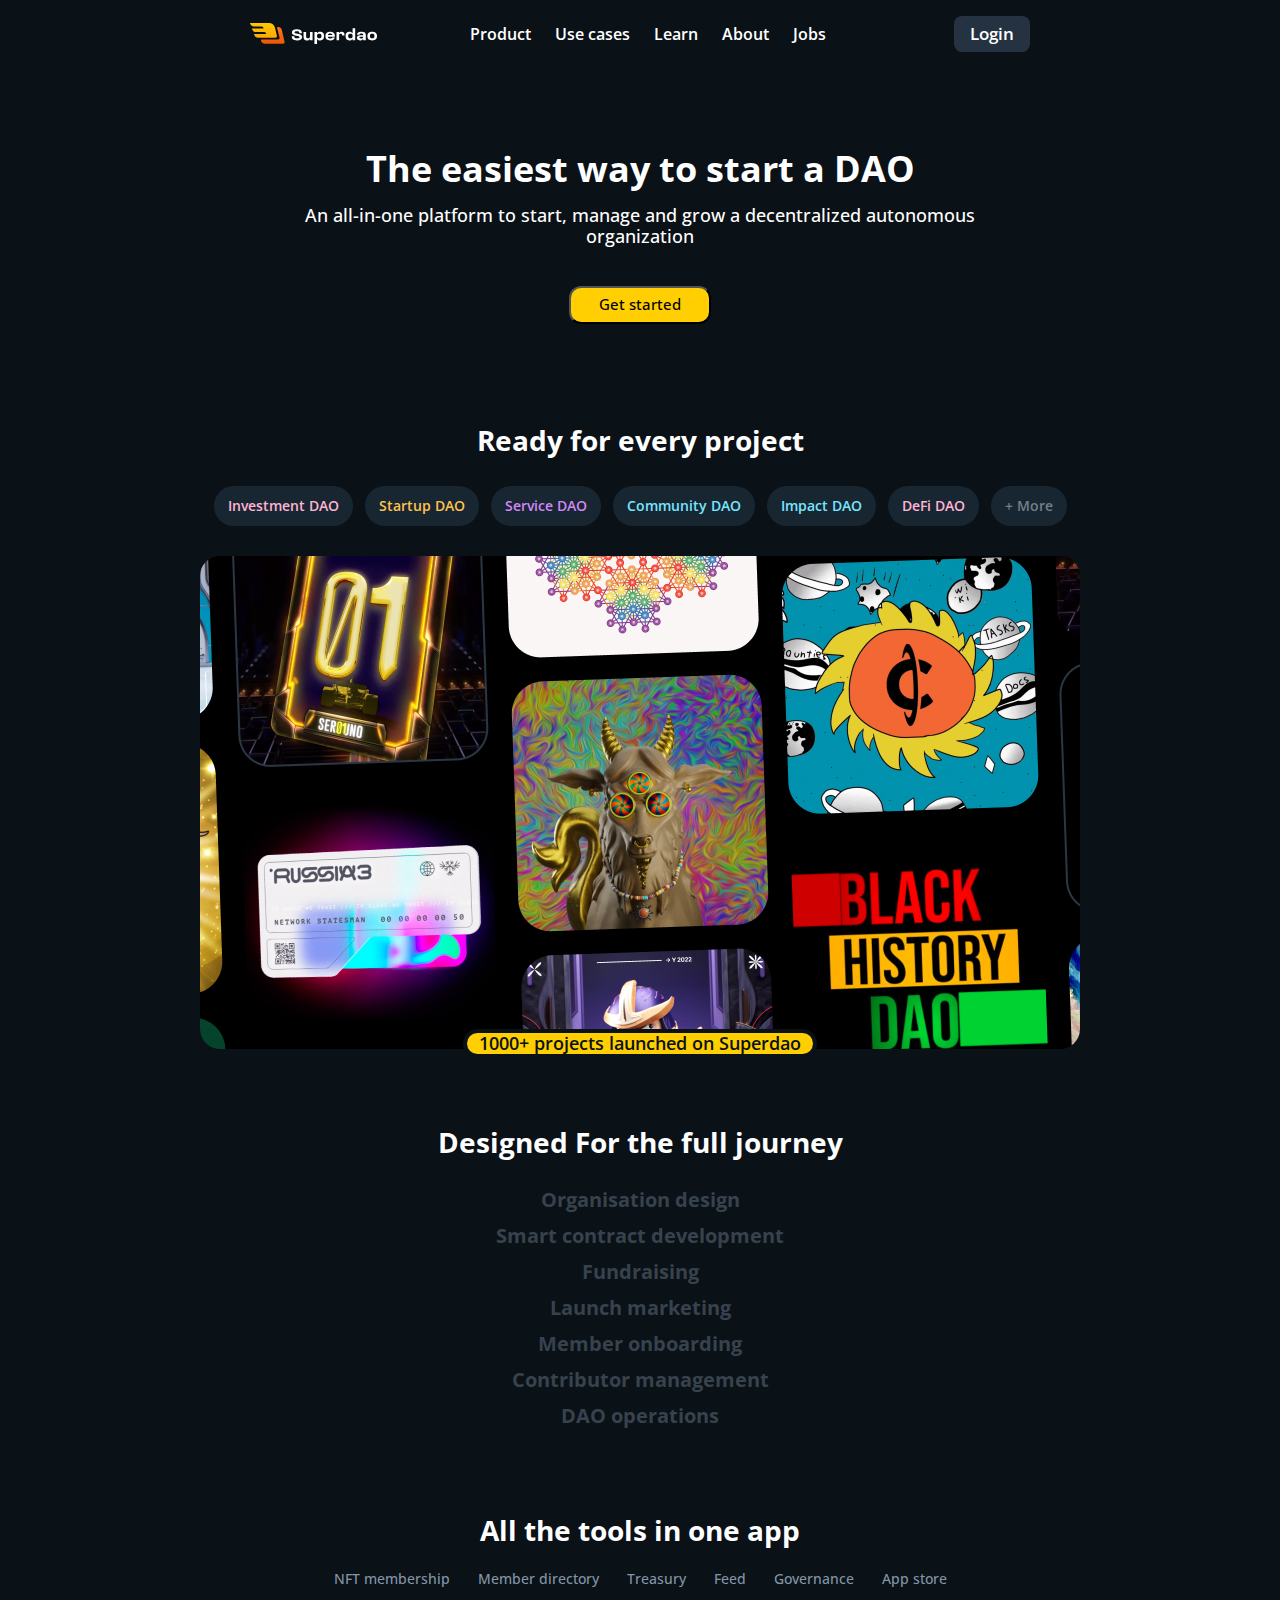
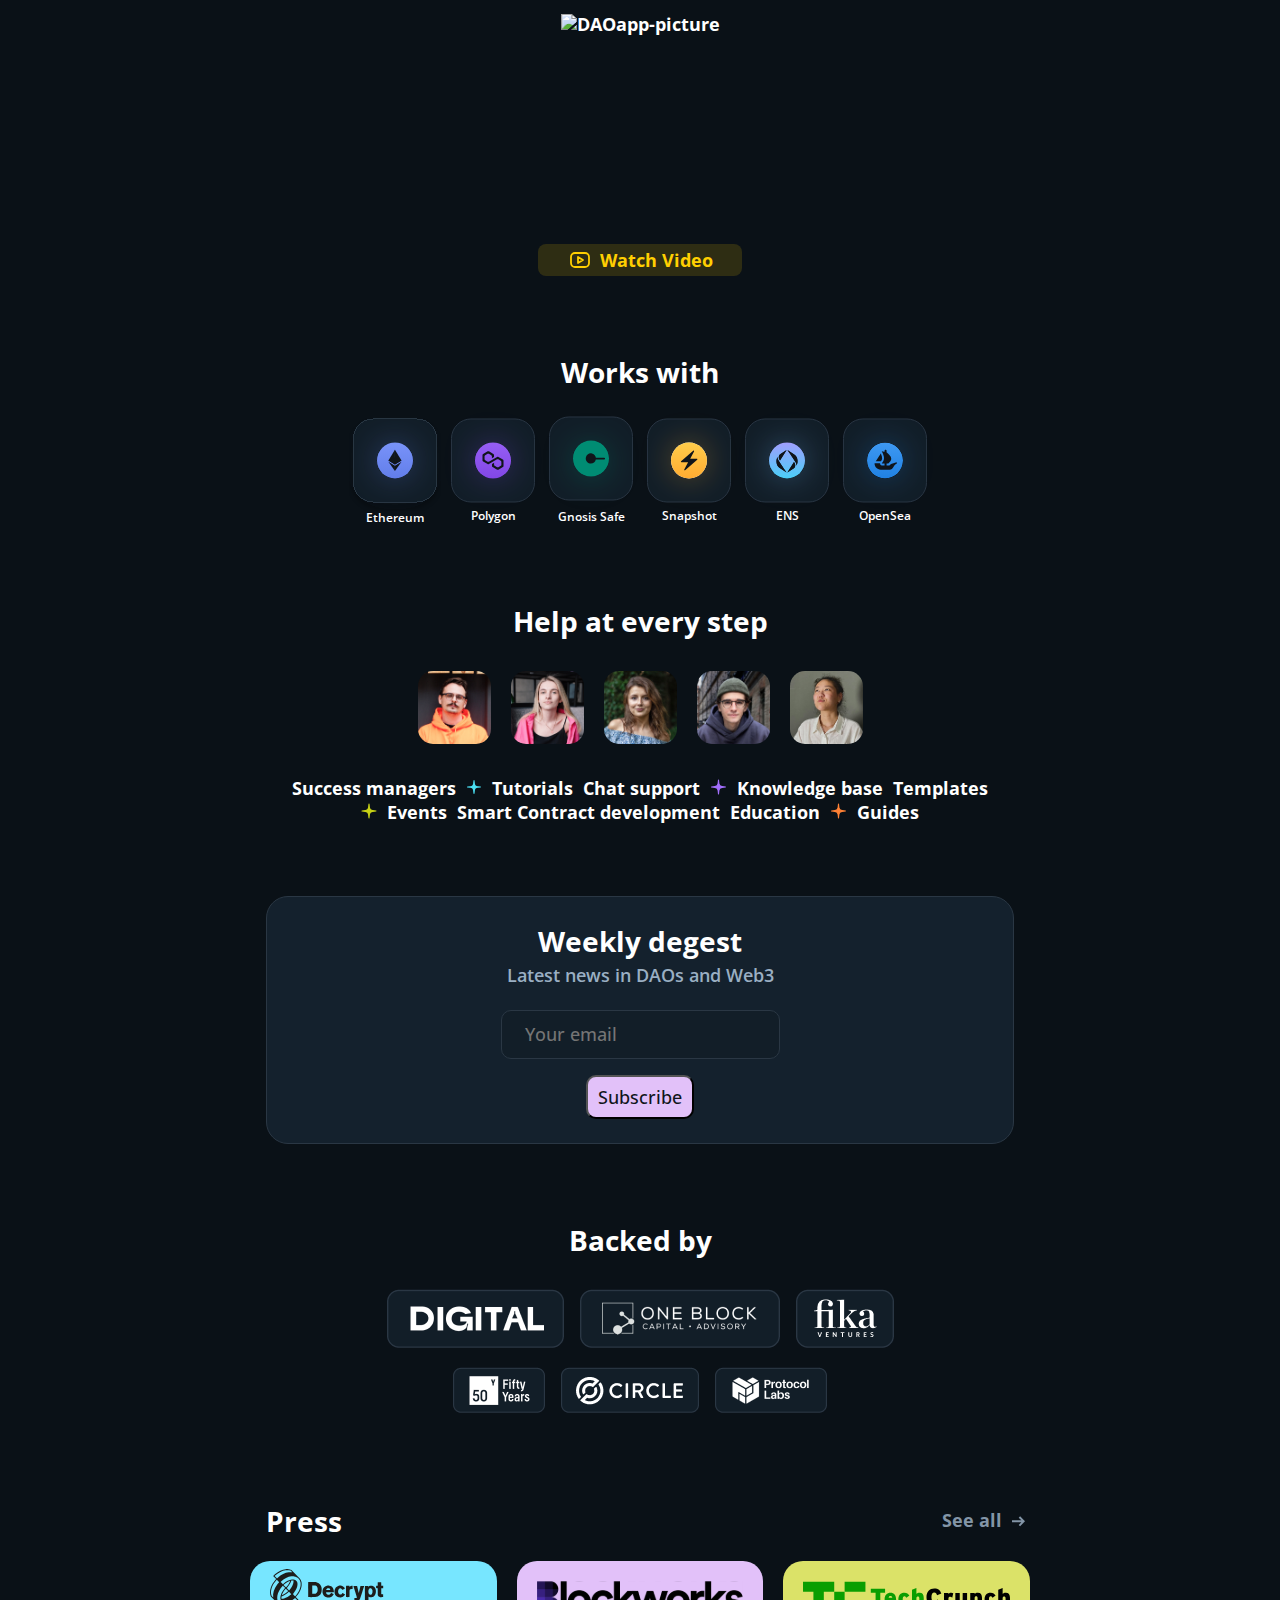
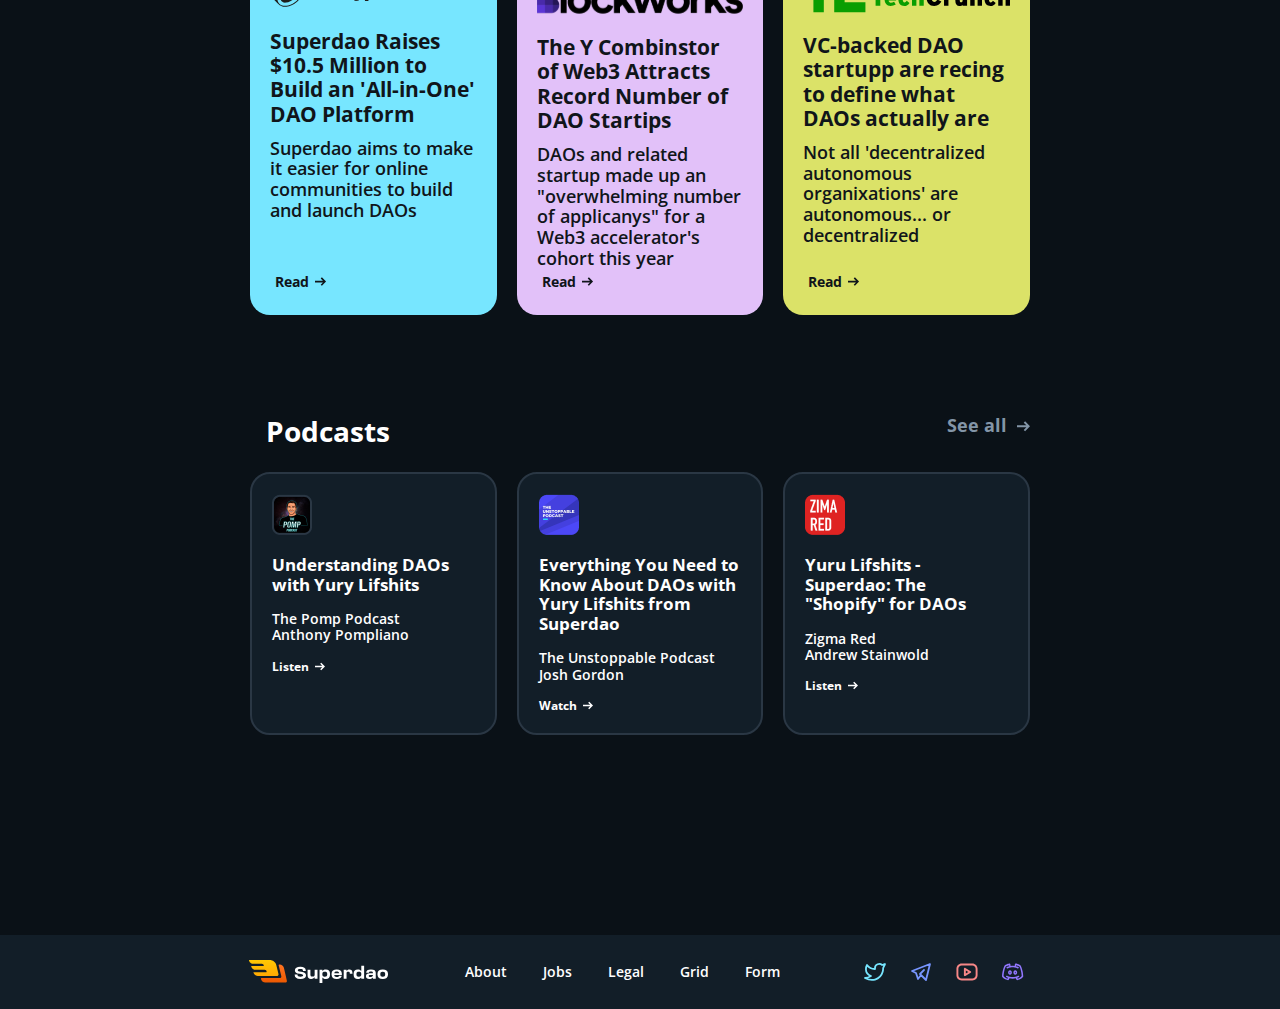
==== commit 67680210: "laba form done" ====
--- a/index.html
+++ b/index.html
@@ -286,6 +286,7 @@
                 <li><a href="#">Jobs</a></li>
                 <li><a href="#">Legal</a></li>
                 <li><a href="grid.html">Grid</a></li>
+                <li><a href="form.html">Form</a></li>
             </ul>
             <ul class="footer-ul-2">
                 <li><a href="#"><img src="public/images/footer/frametw.svg" alt="Twitter"></a></li>
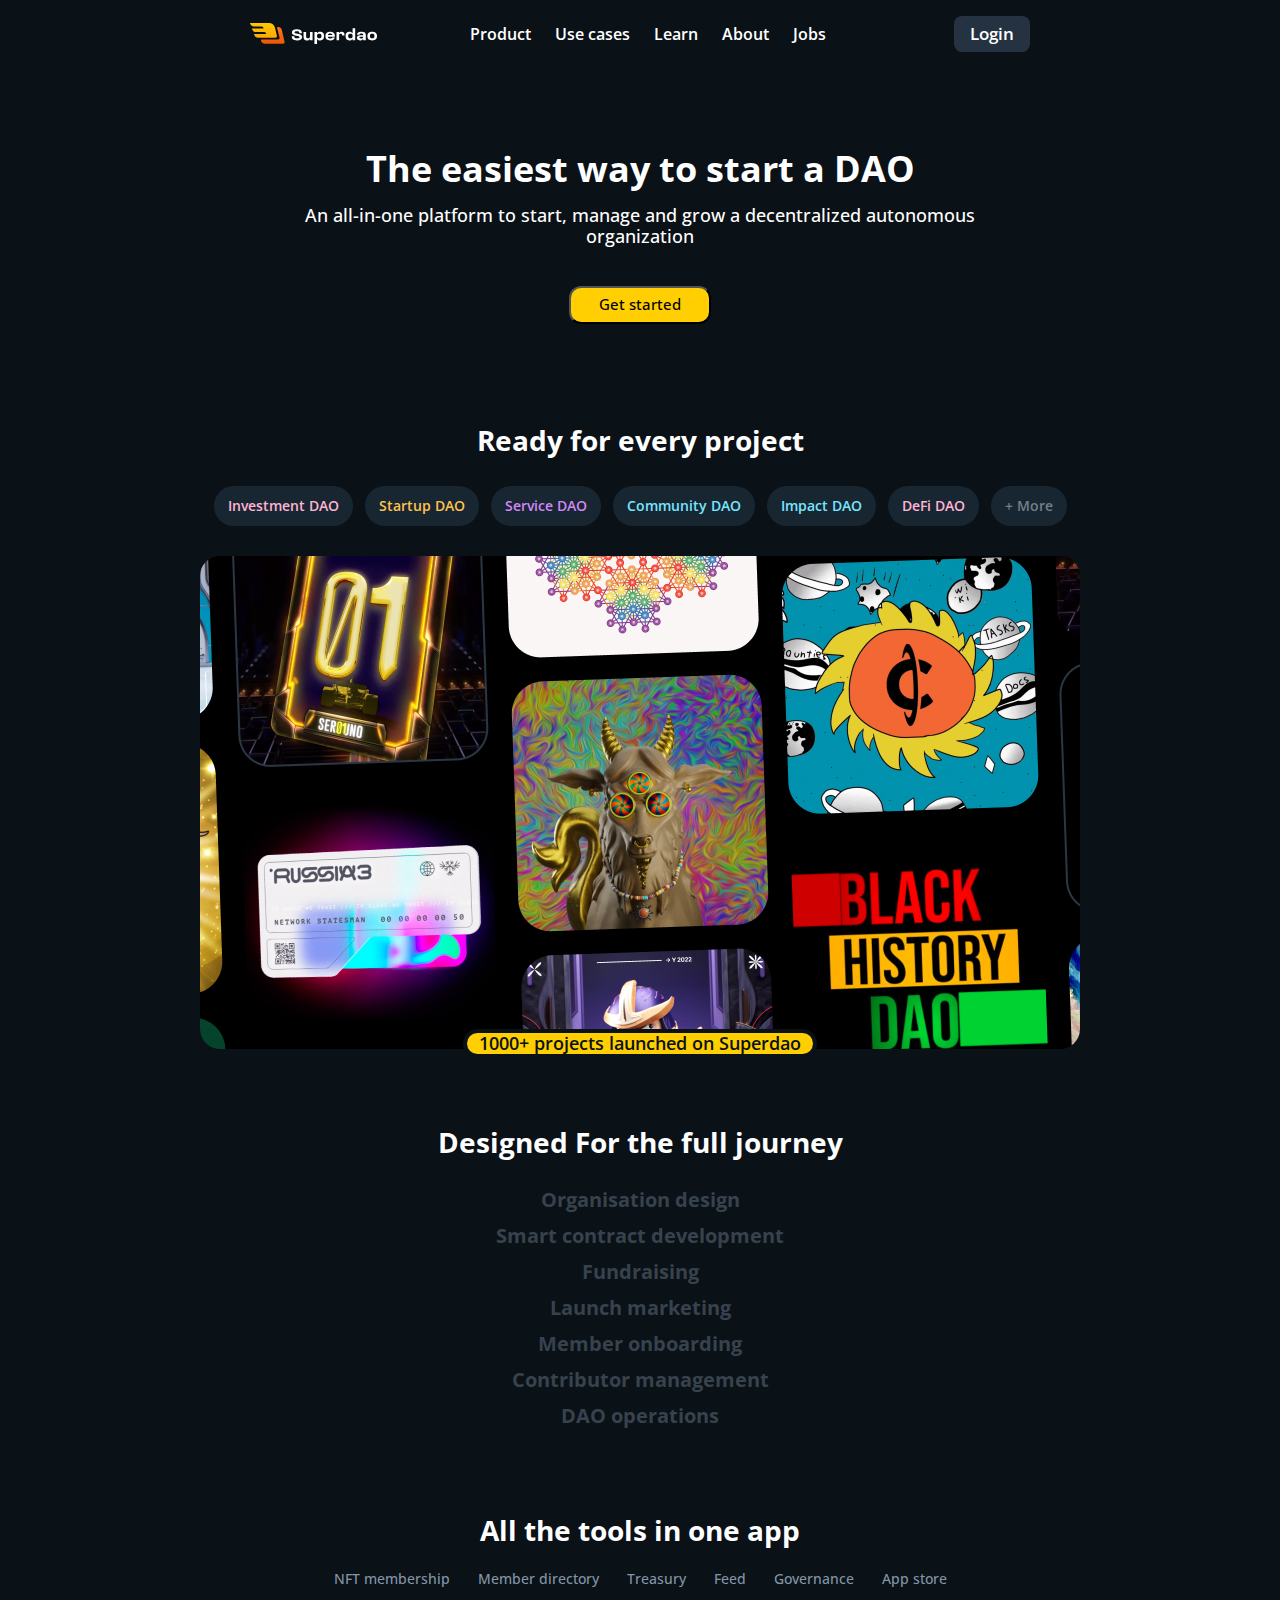
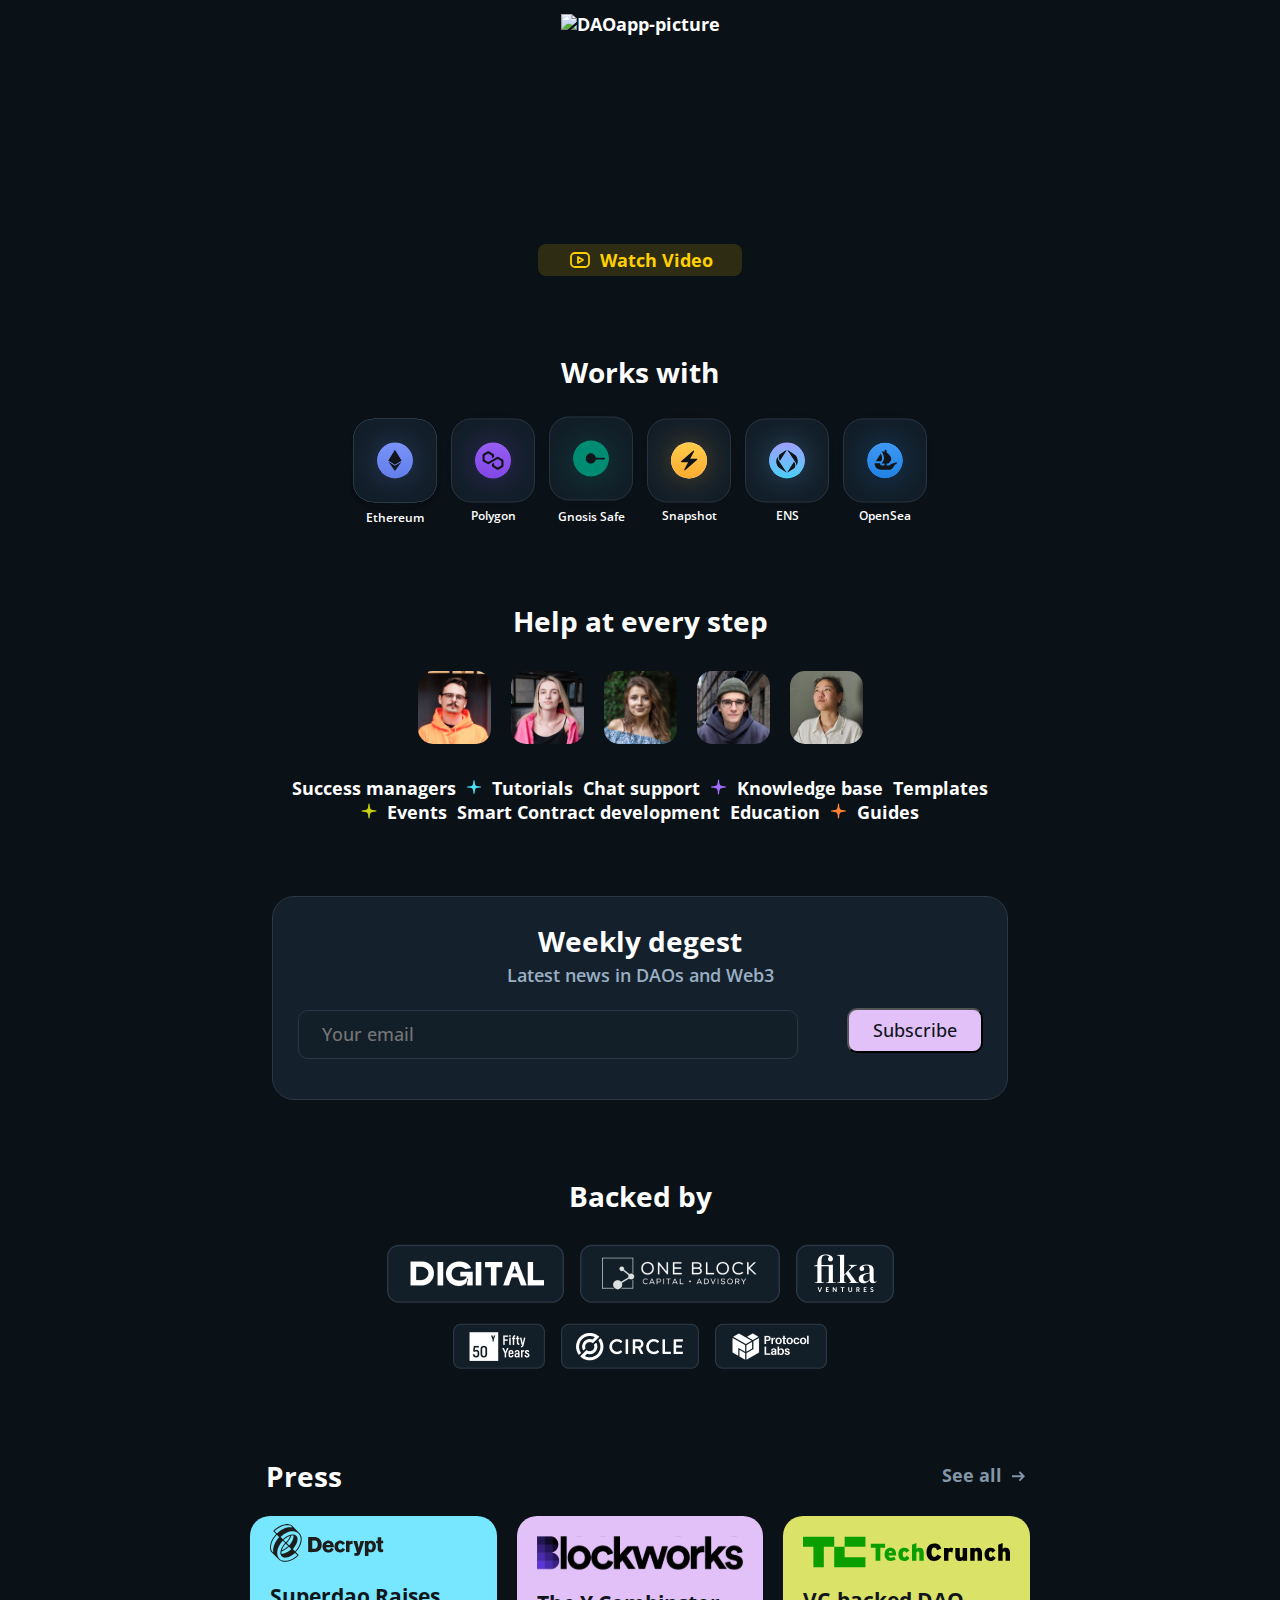
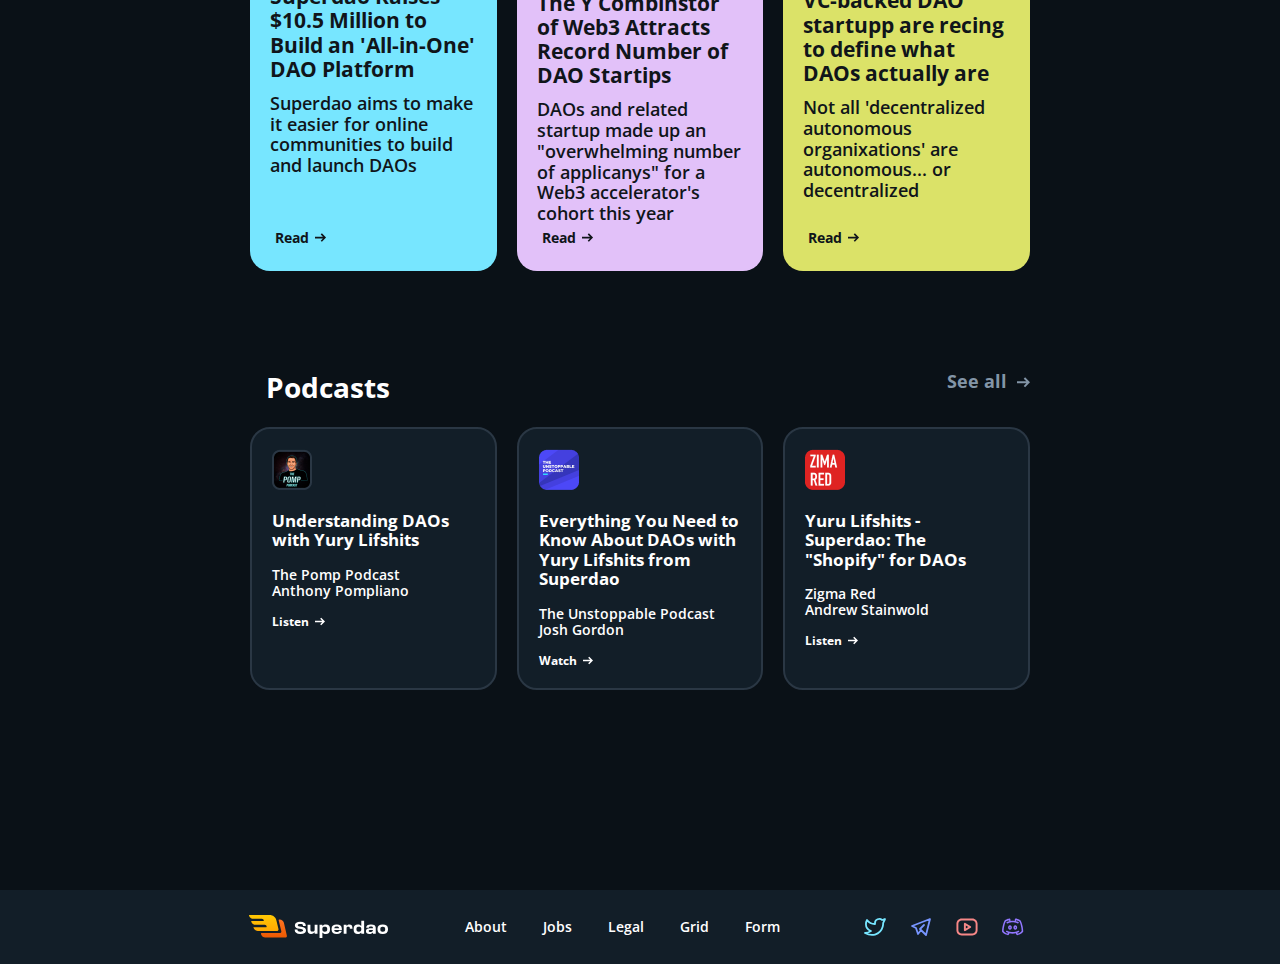
==== commit 946ccd8f: "RWD FORM" ====
--- a/index.html
+++ b/index.html
@@ -143,18 +143,20 @@
             </div>
         </section>
 
-        <section class="wrapper">
+        <section class="forma wrapper">
             <div class="DAOform">
                 <form class="DAOform-form" action="#" method="post">
                     <h2 class="DAOform-h2">
                         Weekly degest
                     </h2>
                     <p>Latest news in DAOs<br class="br" /> and Web3</p>
-                    <label>
-                        <span hidden>Your email</span>
-                        <input type="email" name="mail" placeholder=" Your email">
-                    </label>
-                    <p><button class='DAOform-submit' type="submit">Subscribe</button></p>
+                    <div class="RWD">
+                        <label>
+                            <span hidden>Your email</span>
+                            <input class="inputik" type="email" name="mail" placeholder=" Your email">
+                        </label>
+                        <p class="knopka"><button class='DAOform-submit' type="submit">Subscribe</button></p>
+                    </div>
                 </form>
             </div>
         </section>
--- a/css/styles.css
+++ b/css/styles.css
@@ -455,13 +455,20 @@
     margin: 0px 30px 22px 30px;
 }
 
+.forma{
+    display: flex;
+    justify-content: center;
+}
+
 .DAOform {
     border-radius: 2.2rem;
     border: 0.1rem solid #2A3744;
     background: #14212D;
     text-align: center;
     margin: 0px 16px 80px 16px;
-}
+    max-width:400px;
+}
+
 
 .DAOform-form {
     padding-top: 28px;
@@ -472,12 +479,14 @@
     margin: 0px auto 8px auto;
 }
 
-.DAOform input {
+.inputik {
     margin: 24px auto 16px auto;
     border-radius: 10px;
     border: 1px solid #2A3744;
     background: #121E28;
-    width: 279px;
+    max-width: 279px;
+    margin-left:25px;
+    margin-right:25px;
     padding: 13px 18px 13px 18px;
     color: var(--h-text-color)
 }
@@ -488,12 +497,13 @@
 }
 
 .DAOform-submit {
+    max-width: 279px;
     border-radius: 1rem;
     background-color: #E2C1F9;
     color: #10151A;
     padding: 10px;
     margin-bottom: 0px;
-
+    width: 100%;
 }
 
 .DAOsponsors {
@@ -713,6 +723,28 @@
         display: none;
     }
 
+    .DAOform{
+        max-width: none;
+        width: 736px;
+    }
+
+    .RWD{
+        display: grid;
+        grid-template-columns: 2fr 1fr;
+
+    } 
+
+    .knopka{
+        height: max-content;
+        align-self: center;
+        max-width: 150px;
+    }
+
+    .inputik{
+        max-width: none;
+        width: 500px;
+    }
+
     .DAOpaper-content {
         display: flex;
         flex-direction: row;
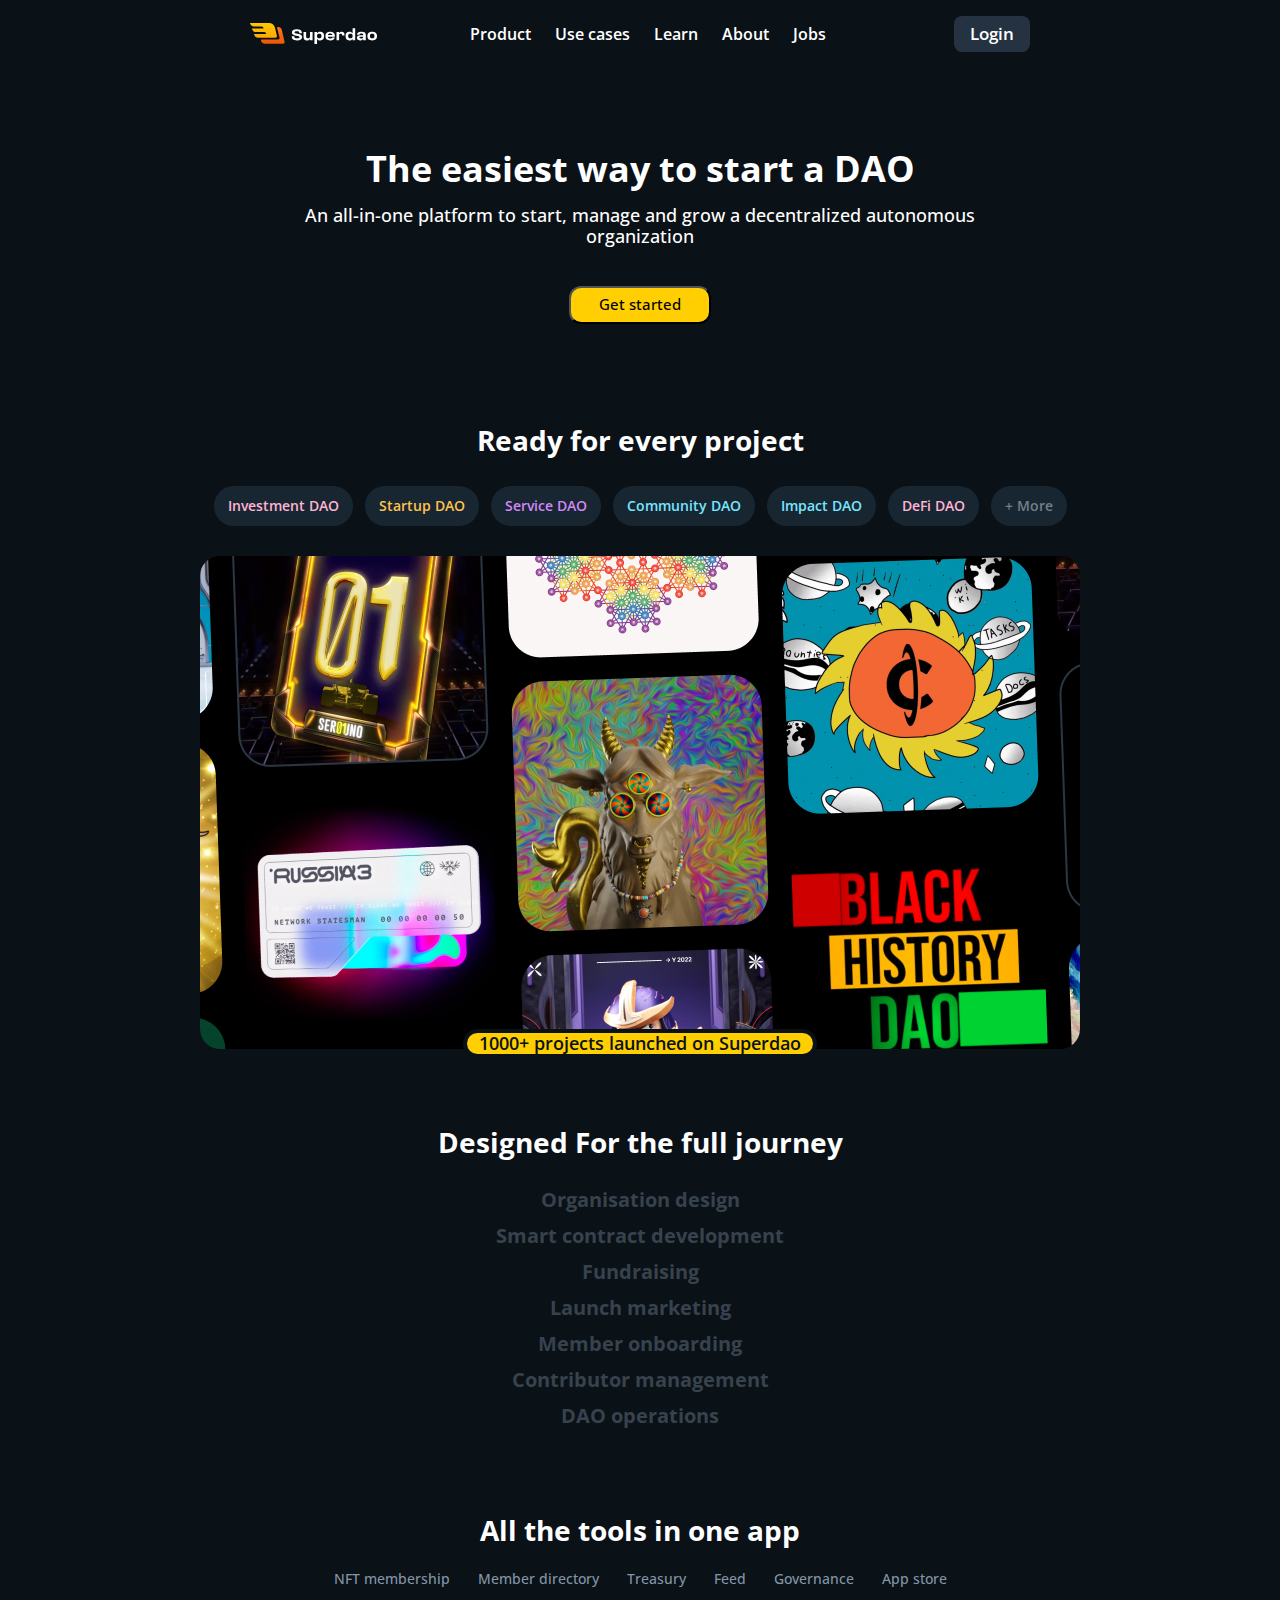
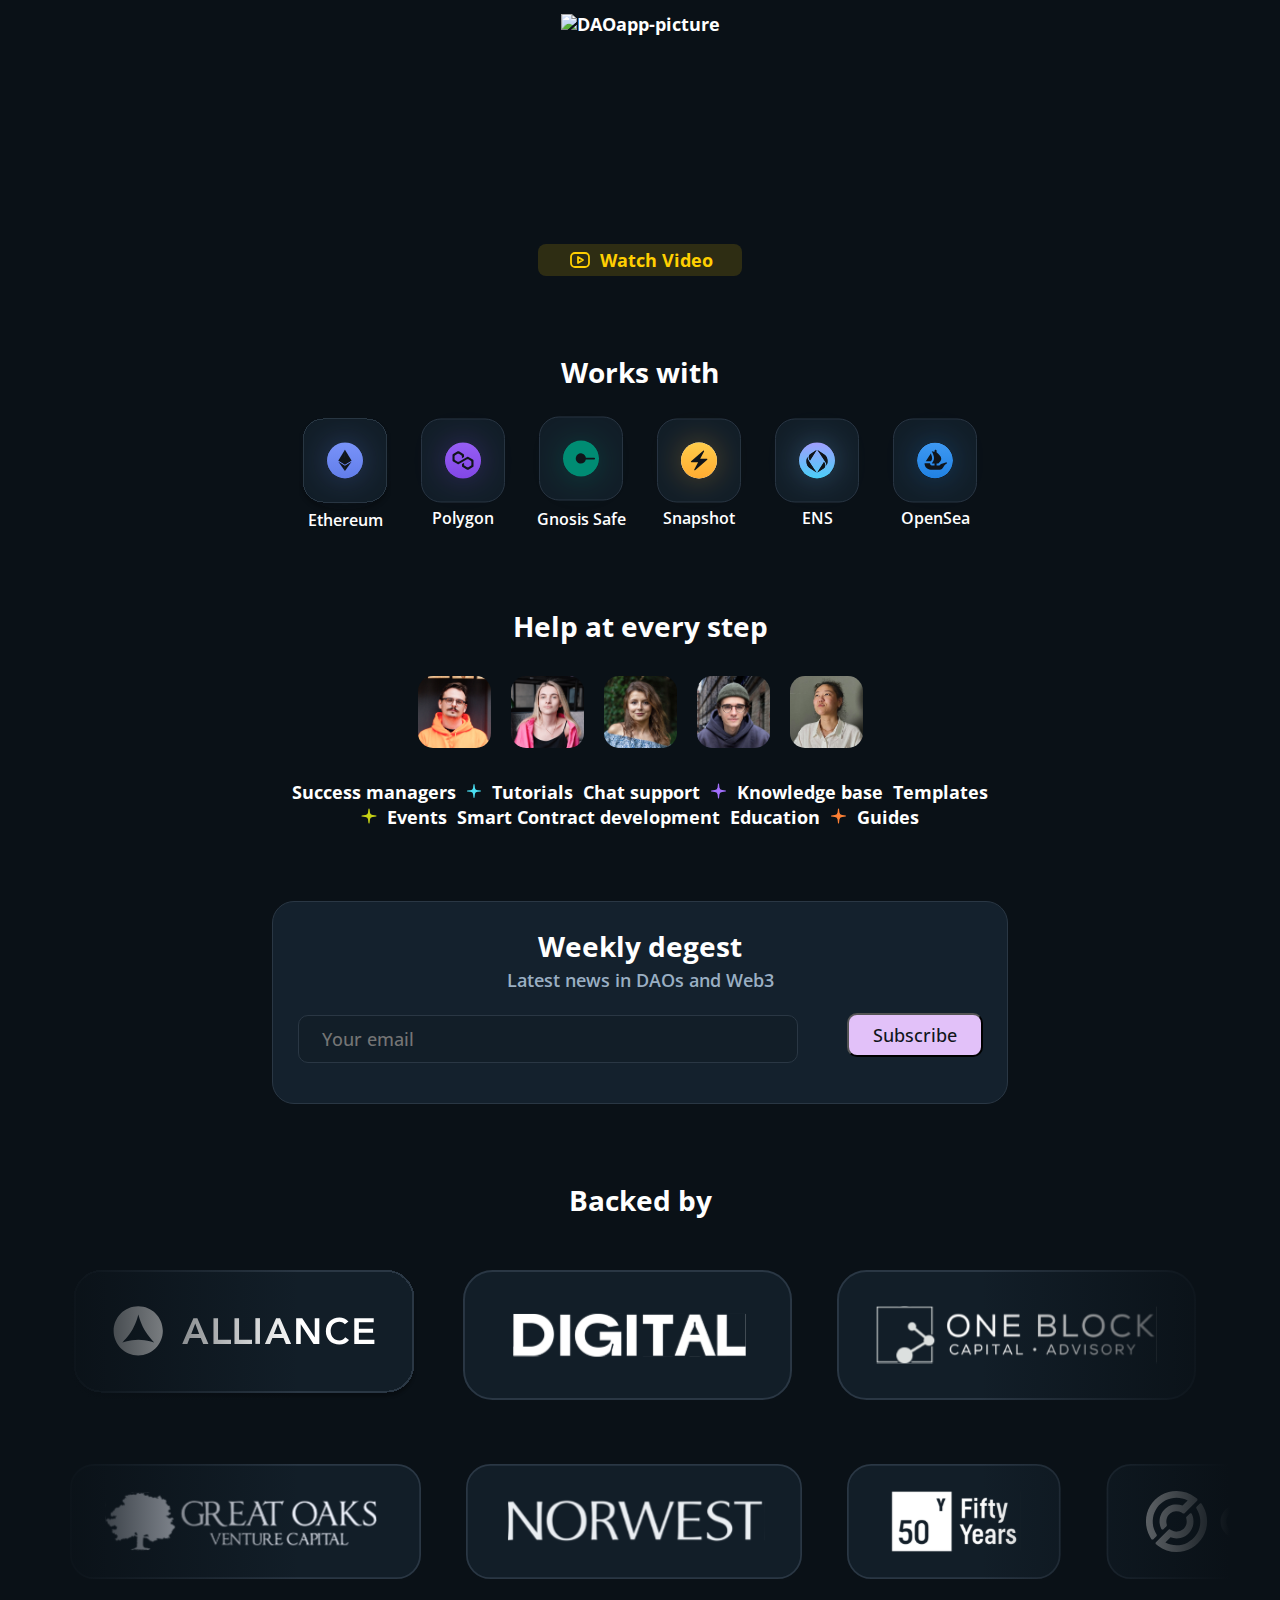
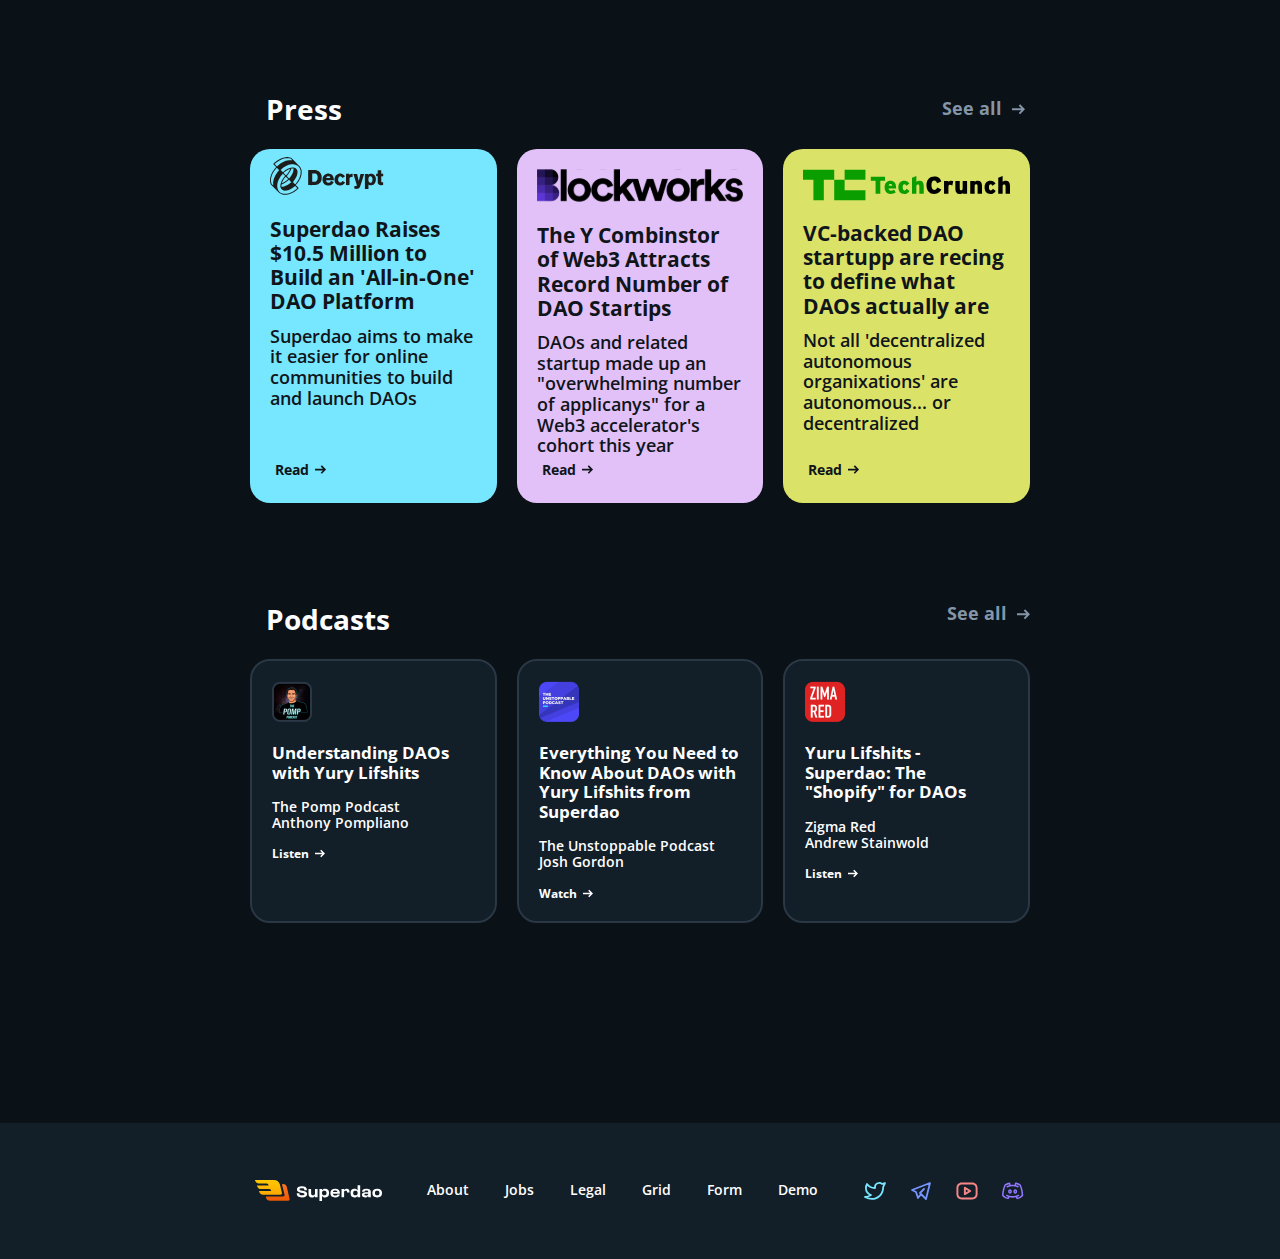
==== commit b6c8ff0a: "ticker added to dao" ====
--- a/index.html
+++ b/index.html
@@ -17,11 +17,11 @@
             <button class="header-btn-bm"><img src="public/images/bgm.svg" alt="burger_menu"></button>
             <nav class="navigation">
                 <ul class="navigation__list">
-                    <li><a class="navigation__item" href="#">Product</a></li>
-                    <li><a class="navigation__item" href="#">Use cases</a></li>
-                    <li><a class="navigation__item" href="#">Learn</a></li>
-                    <li><a class="navigation__item" href="#">About</a></li>
-                    <li><a class="navigation__item" href="#">Jobs</a></li>
+                    <li><a class="navigation__item" href="#s1">Product</a></li>
+                    <li><a class="navigation__item" href="#s2">Use cases</a></li>
+                    <li><a class="navigation__item" href="#s3">Learn</a></li>
+                    <li><a class="navigation__item" href="#s4">About</a></li>
+                    <li><a class="navigation__item" href="#s5">Jobs</a></li>
                 </ul>
                 <a class="navigation__btn" href="#">Login</a>
             </nav>
@@ -38,7 +38,7 @@
             </div>
         </section>
 
-        <section class="DAOservice">
+        <section class="DAOservice" id="s1">
             <div class="wrapper">
                 <h2 class="DAOservice-h2">Ready <br class="br" />for every project</h2>
                 <ul class="DAOservice-ul">
@@ -58,7 +58,7 @@
             </div>
         </section>
 
-        <section class="DAOjourney">
+        <section class="DAOjourney" id="s2">
             <div class="wrapper">
                 <h2>
                     Designed <br class="br" />For the full journey
@@ -75,7 +75,7 @@
             </div>
         </section>
 
-        <section class="DAOapp">
+        <section class="DAOapp" id="s3">
             <div class="wrapper">
                 <h2>
                     All the tools <br class="br" />in one app
@@ -96,7 +96,7 @@
             </div>
         </section>
 
-        <section class="DAOpartners">
+        <section class="DAOpartners" id="s4">
             <div class="wrapper">
                 <h2>
                     Works with
@@ -113,7 +113,7 @@
             </div>
         </section>
 
-        <section class="DAOstaff">
+        <section class="DAOstaff" id="s5">
             <div class="wrapper">
                 <h2>
                     Help at every step
@@ -166,25 +166,40 @@
                 <h2>
                     Backed by
                 </h2>
-                <div class="DAOsponsors-wrap">
-                    <div class="DAOsponsors-1line">
-                        <a href="#" title="Digital"><img src="public/images/backedby/digital.png"
-                                alt="Digital logo"></a>
-                        <a href="#" title="One Block"><img src="public/images/backedby/oneblock.png"
-                                alt="One Block logo"></a>
-                        <a href="#" title="Fika ventures"><img src="public/images/backedby/fika.png"
-                                alt="Fika ventures logo"></a>
-                    </div>
-                    <div class="DAOsponsors-2line">
-                        <a href="#" title="Fifty Years"><img src="public/images/backedby/fiftyyears.png"
-                                alt="Fifty Years logo"></a>
-                        <a href="#" title="Circle"><img src="public/images/backedby/circle.png" alt="Circle logo"></a>
-                        <!-- <a href="#" title="Pear"><img src="#" alt="Pear logo"></a> -->
-                        <a href="#" title="Protocol Labs"><img src="public/images/backedby/labs.png"
-                                alt="Protocol Labs logo"></a>
-                        <!-- <a href="#" title="Ventireso"><img src="#" alt="Ventireso logo"></a> -->
-                        <!-- <a href="#" title="Norwest"><img src="public/images/backedby/norwest.png" alt="Norwest logo"></a> -->
-                        <!-- <a href="#" title="ALLIANCE"><img src="#" alt="ALLIANCE logo"></a> -->
+                <div class="logos">
+                    <div class="logos-slide">
+                        <img src="public/images/backedby/ALLOANCE.svg" alt="">
+                        <img src="public/images/backedby/digital.svg" alt="">
+                        <img src="public/images/backedby/oneblock.svg" alt="">
+                        <img src="public/images/backedby/fika.svg" alt="">
+                        <img src="public/images/backedby/pear.svg" alt="">
+                        <img src="public/images/backedby/SHIMA.svg" alt="">
+                    </div>
+                    <div class="logos-slide">
+                        <img src="public/images/backedby/ALLOANCE.svg" alt="">
+                        <img src="public/images/backedby/digital.svg" alt="">
+                        <img src="public/images/backedby/oneblock.svg" alt="">
+                        <img src="public/images/backedby/fika.svg" alt="">
+                        <img src="public/images/backedby/pear.svg" alt="">
+                        <img src="public/images/backedby/SHIMA.svg" alt="">
+                    </div>
+                </div>
+                <div class="logos">
+                    <div class="logos-slide--2">
+                        <img src="public/images/backedby/OAKS.svg" alt="">
+                        <img src="public/images/backedby/norwest.svg" alt="">
+                        <img src="public/images/backedby/fiftyyears.svg" alt="">
+                        <img src="public/images/backedby/circle.svg" alt="">
+                        <img src="public/images/backedby/labs.svg" alt="">
+                        <img src="public/images/backedby/venture.svg" alt="">
+                    </div>
+                    <div class="logos-slide--2">
+                        <img src="public/images/backedby/OAKS.svg" alt="">
+                        <img src="public/images/backedby/norwest.svg" alt="">
+                        <img src="public/images/backedby/fiftyyears.svg" alt="">
+                        <img src="public/images/backedby/circle.svg" alt="">
+                        <img src="public/images/backedby/labs.svg" alt="">
+                        <img src="public/images/backedby/venture.svg" alt="">
                     </div>
                 </div>
             </div>
@@ -289,6 +304,7 @@
                 <li><a href="#">Legal</a></li>
                 <li><a href="grid.html">Grid</a></li>
                 <li><a href="form.html">Form</a></li>
+                <li><a href="demo.html">Demo</a></li>
             </ul>
             <ul class="footer-ul-2">
                 <li><a href="#"><img src="public/images/footer/frametw.svg" alt="Twitter"></a></li>
--- a/css/styles.css
+++ b/css/styles.css
@@ -38,12 +38,21 @@
     padding: 0 1rem;
 }
 
+html{
+    scroll-behavior: smooth;
+    scroll-padding-top: 68px;
+}
+
 :root {
     --h-text-color: #FFF;
     --button-color: #FFCF01;
     --button-text-color: black;
     --background-color: #0A1117;
     font-size: 62.5%;
+}
+
+::selection{
+    color: #FFCF01;
 }
 
 body {
@@ -168,6 +177,20 @@
     font-weight: 600;
 }
 
+.navigation__item:hover{
+    display: block;
+    transition: transform 4s ease-in-out 1s;
+    color : #FFCF01;
+}
+
+.navigation__item:active{
+    color : #FFCF01;
+}
+
+.navigation__item:focus{
+    color:#e2c1f9;
+}
+
 .welcomepage {
     padding: 0;
     margin-top: 80px;
@@ -301,6 +324,9 @@
 }
 
 .DAOjourney a:hover {
+    display: block;
+    transition: transform 0.5s;
+    transform: scale(150%);
     color: #23C9DE;
 }
 
@@ -359,7 +385,14 @@
 }
 
 .DAOapp-ul button:hover {
-    color: #FFC803;
+    display: block;
+    transition: background-color 1s;
+    transition: color 0.2s;
+    transition: transform 0.5s;
+    transform: scale(120%);
+    background-color: #FFC803;
+    color: white ;                                                              
+    border-radius: 30px;
 }
 
 .DAOapp a {
@@ -405,7 +438,6 @@
     list-style: none;
     font-size: 1.2rem;
     font-weight: 600;
-
 }
 
 .DAOpartners-ul a {
@@ -453,6 +485,10 @@
     flex-wrap: wrap-reverse;
     justify-content: center;
     margin: 0px 30px 22px 30px;
+}
+
+.inputik::selection{
+    color:#e2c1f9;
 }
 
 .forma{
@@ -506,6 +542,7 @@
     width: 100%;
 }
 
+
 .DAOsponsors {
     padding: 0;
     /* overflow-x:scroll; */
@@ -517,20 +554,73 @@
     margin: 8px 8px;
 }
 
-.DAOsponsors-wrap {
-    overflow-x: hidden;
-}
-
-.DAOsponsors-1line {
-    display: flex;
-    flex-wrap: nowrap;
-    justify-content: center;
-}
-
-.DAOsponsors-2line {
-    display: flex;
-    flex-wrap: nowrap;
-    justify-content: center;
+.DAOsponsors .wrapper{
+    max-width: 120rem;
+}
+
+@keyframes slide{
+    from{
+        transform: translateX(0);
+    }
+    to {
+        transform: translateX(-100%);
+    }
+}
+
+.logos{
+    overflow: hidden;
+    white-space: nowrap;
+    background-color: var(--background-color);
+    padding: 30px 0;
+    position: relative;
+}
+
+.logos::before,
+.logos::after{
+    position: absolute;
+    top: 0;
+    width: 100px;
+    height: 100%;
+    content: "";
+    z-index: 2;
+}
+
+.logos::before{
+    left: 0;
+    background:linear-gradient(to left, rgba(255,255,255,0),var(--background-color));
+}
+
+.logos::after{
+    right: 0;
+    background:linear-gradient(to right, rgba(255,255,255,0),var(--background-color));
+}
+
+/* .logos:hover .logos-slide{
+    animation-play-state: paused;
+}
+
+.logos:hover .logos-slide--2{
+    animation-play-state: paused;
+} */
+
+.logos-slide {
+    display: inline-block;
+    animation: 10s slide linear infinite;
+}
+
+.logos-slide--2 {
+    display: inline-block;
+    animation: 8s slide linear infinite;
+}
+
+.logos-slide img{
+    margin: 0 10px;
+    height: 60px;
+}
+
+.logos-slide--2 img{
+    margin: 0 10px;
+    height: 45px;
 }
 
 .DAOpaper-media {
@@ -745,6 +835,46 @@
         width: 500px;
     }
 
+    .DAOpartners-ul {
+        gap:20px;
+    }
+    
+    .DAOpartners-ul li {
+        align-items: center;
+        font-size: 1.6rem;
+    }
+    
+    .DAOpartners img {
+        margin: 0;
+        padding: 0;
+    }
+    
+
+    .logos::before,
+    .logos::after{
+        width: 250px;
+    }
+
+    .logos-slide {
+        display: inline-block;
+        animation: 15s slide linear infinite;
+    }
+    
+    .logos-slide--2 {
+        display: inline-block;
+        animation: 10.5s slide linear infinite;
+    }
+
+    .logos-slide img{
+        margin: 0 20px;
+        height: 130px;
+    }
+
+    .logos-slide--2 img{
+        margin: 0 20px;
+        height: 115px;
+    }
+
     .DAOpaper-content {
         display: flex;
         flex-direction: row;
@@ -820,9 +950,6 @@
         margin-bottom: 200px;
     }
 
-    .DAOlogo-img {
-        margin: 0;
-    }
 
     .footer-ul-1 {
         margin: 0;
@@ -831,6 +958,7 @@
     }
 
     .footer-ul-2 {
+        align-items: center;
         margin: 0;
         gap: 12px;
     }
